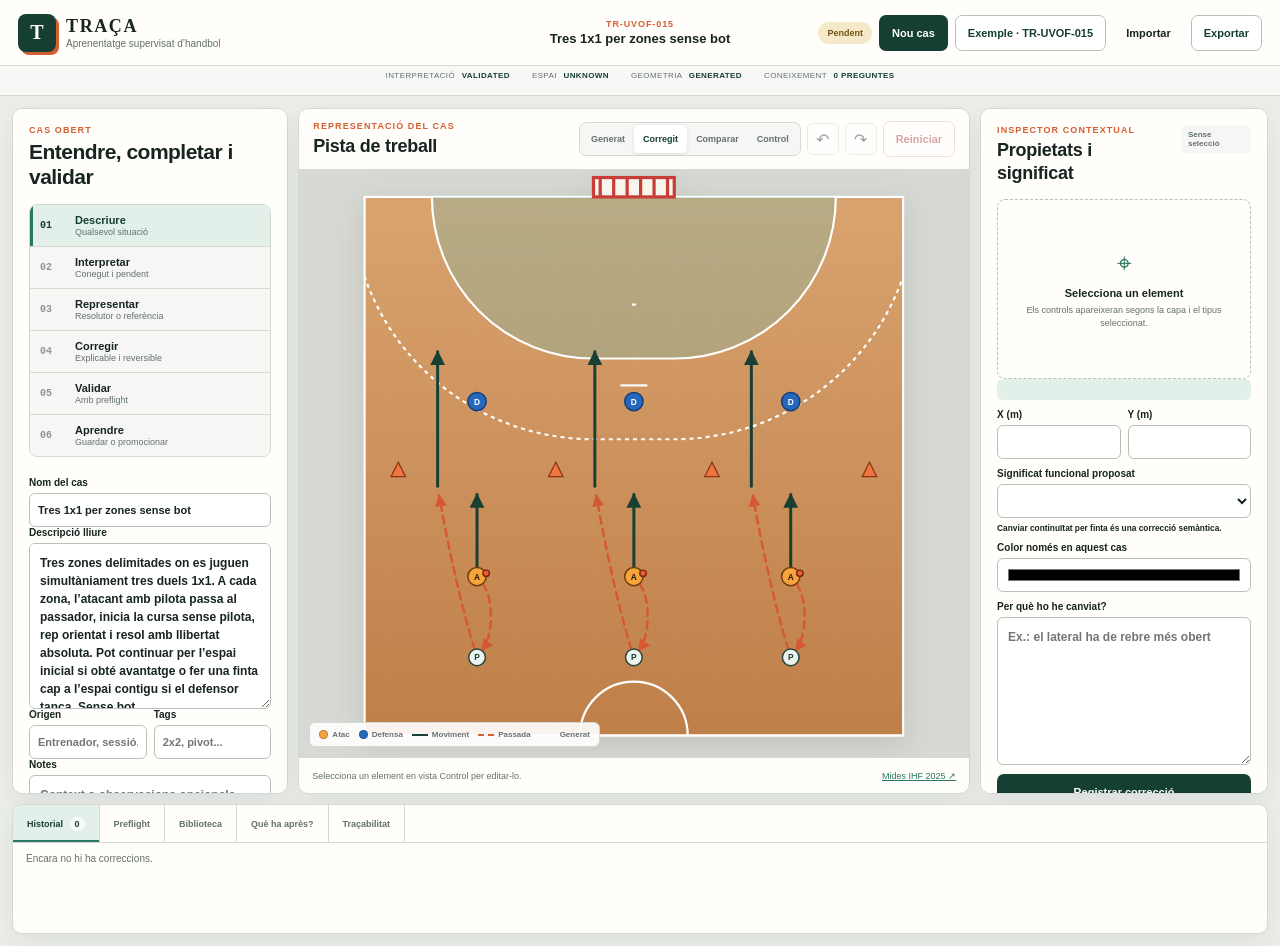
==== interface/index.html @ 9649ca1c "Modela espais relacionals i estats geomètrics" ====
<!doctype html>
<html lang="ca">
  <head>
    <meta charset="utf-8" />
    <meta name="viewport" content="width=device-width, initial-scale=1" />
    <meta name="description" content="TRAÇA, workspace universal d’aprenentatge supervisat d’handbol." />
    <title>TRAÇA · Aprenentatge supervisat d’handbol</title>
    <link rel="stylesheet" href="styles.css" />
    <script src="data/court-profile.js" defer></script>
    <script src="data/uvof015.geometry.js" defer></script>
    <script src="data/uvof015.case.js" defer></script>
    <script src="data/handball-knowledge.js" defer></script>
    <script src="js/utils.js" defer></script>
    <script src="js/visual-grammar.js" defer></script>
    <script src="js/change-explainer.js" defer></script>
    <script src="js/geometry-dependencies.js" defer></script>
    <script src="js/corrections.js" defer></script>
    <script src="js/interpretation-provider.js" defer></script>
    <script src="js/manual-geometry.js" defer></script>
    <script src="js/workspace-preflight.js" defer></script>
    <script src="js/promotion.js" defer></script>
    <script src="js/store.js" defer></script>
    <script src="js/persistence.js" defer></script>
    <script src="js/import-export.js" defer></script>
    <script src="js/renderer.js" defer></script>
    <script src="js/editor.js" defer></script>
    <script src="js/knowledge-library.js" defer></script>
    <script src="js/app.js" defer></script>
  </head>
  <body>
    <header class="topbar">
      <a class="brand" href="#workspace" aria-label="TRAÇA, anar al workspace"><span class="brand-mark" aria-hidden="true">T</span><span><strong>TRAÇA</strong><small>Aprenentatge supervisat d’handbol</small></span></a>
      <div class="case-identity"><span id="case-id">—</span><strong id="case-name">Cas sense títol</strong></div>
      <div class="topbar-actions">
        <span id="workspace-status" class="status-badge is-pending">En construcció</span>
        <button id="new-case" class="button button-primary" type="button">Nou cas</button>
        <button id="load-example" class="button button-secondary" type="button">Exemple · TR-UVOF-015</button>
        <button id="import-trigger" class="button button-quiet" type="button">Importar</button>
        <button id="export-case" class="button button-secondary" type="button">Exportar</button>
        <input id="import-file" type="file" accept="application/json,.json" hidden />
      </div>
    </header>

    <div class="knowledge-statusbar" aria-label="Estat del cas">
      <span>Interpretació <b id="interpretation-status">DESCONEGUDA</b></span>
      <span>Espai <b id="spatial-status">DESCONEGUT</b></span>
      <span>Geometria <b id="geometry-status">NO DISPONIBLE</b></span>
      <span>Coneixement <b id="knowledge-status">0 PREGUNTES</b></span>
    </div>

    <nav class="mobile-tabs" aria-label="Panells"><button type="button" data-mobile-panel="flow">Flux</button><button class="is-active" type="button" data-mobile-panel="court">Pista</button><button type="button" data-mobile-panel="inspector">Inspector</button><button type="button" data-mobile-panel="dock">Historial</button></nav>

    <main id="workspace" class="workspace-shell">
      <aside class="workspace-panel flow-panel" data-panel="flow" aria-labelledby="flow-title">
        <div class="panel-header"><div><p class="kicker">Cas obert</p><h1 id="flow-title">Entendre, completar i validar</h1></div></div>
        <ol class="workflow" aria-label="Flux TRAÇA">
          <li><button class="workflow-step is-active" type="button" data-mode="description"><span>01</span><b>Descriure</b><small>Qualsevol situació</small></button></li>
          <li><button class="workflow-step" type="button" data-mode="interpretation"><span>02</span><b>Interpretar</b><small>Conegut i pendent</small></button></li>
          <li><button class="workflow-step" type="button" data-mode="graph"><span>03</span><b>Representar</b><small>Resolutor o referència</small></button></li>
          <li><button class="workflow-step" type="button" data-mode="correction"><span>04</span><b>Corregir</b><small>Explicable i reversible</small></button></li>
          <li><button class="workflow-step" type="button" data-mode="validation"><span>05</span><b>Validar</b><small>Amb preflight</small></button></li>
          <li><button class="workflow-step" type="button" data-mode="library"><span>06</span><b>Aprendre</b><small>Guardar o promocionar</small></button></li>
        </ol>

        <section class="flow-content" data-mode-content="description">
          <label>Nom del cas<input id="case-name-input" type="text" placeholder="Opcional" /></label>
          <label>Descripció lliure<textarea id="description" rows="8" placeholder="Descriu qualsevol situació d’handbol..."></textarea></label>
          <div class="field-grid"><label>Origen<input id="case-origin" type="text" placeholder="Entrenador, sessió..." /></label><label>Tags<input id="case-tags" type="text" placeholder="2x2, pivot..." /></label></div>
          <label>Notes<textarea id="case-notes" rows="3" placeholder="Context o observacions opcionals"></textarea></label>
          <div id="engine-notice" class="engine-notice" role="status">TRAÇA reconeixerà només conceptes justificables i deixarà la resta pendent.</div>
          <div class="inline-actions"><button id="save-draft" class="button button-secondary" type="button">Guardar en construcció</button><button id="interpret-case" class="button button-primary" type="button">Analitzar fins on sabem</button></div>
        </section>

        <section class="flow-content" data-mode-content="interpretation" hidden>
          <div class="content-heading"><strong>Interpretació del cas</strong><span id="provider-label">—</span></div>
          <div id="interpretation-groups" class="interpretation-groups"></div>
          <div class="inline-actions"><button id="open-semantic-builder" class="button button-primary" type="button">Completar interpretació</button><button id="add-unknown" class="button button-secondary" type="button">Afegir concepte desconegut</button></div>
          <details class="invariants"><summary>Model semàntic construït</summary><div id="semantic-model-list"></div></details>
        </section>

        <section class="flow-content" data-mode-content="graph" hidden>
          <div class="content-heading"><strong>Estat del resolutor</strong><span id="resolver-label">NO RESOLVER AVAILABLE</span></div>
          <div id="resolver-message" class="engine-notice"></div>
          <button id="start-manual-layout" class="button button-primary button-wide" type="button">Crear referència gràfica manual</button>
          <div id="manual-tools" class="manual-tools" hidden>
            <label>Primitiva<select id="manual-primitive-type"><option value="entity">Participant / material</option><option value="path">Trajectòria</option><option value="zone">Zona</option></select></label>
            <label>Tipus<select id="manual-kind"></select></label>
            <label>Etiqueta<input id="manual-label" type="text" placeholder="L, PV, D2..." /></label>
            <button id="add-manual-primitive" class="button button-secondary button-wide" type="button">Afegir a la referència</button>
            <p class="microcopy">Col·locar o arrossegar un element no crea cap regla tàctica.</p>
            <details class="manual-observation"><summary>Registrar què significa aquesta col·locació</summary><label>Observació de l’entrenador<textarea id="manual-observation-text" rows="3" placeholder="Ex.: PV ocupa l’interval 2–3 en aquest cas."></textarea></label><div class="inline-actions"><button id="observation-case-only" class="button button-secondary" type="button">Sí, només aquest cas</button><button id="observation-promote-later" class="button button-secondary" type="button">Proposar després</button><button id="observation-visual-only" class="button button-quiet" type="button">Només disposició visual</button></div></details>
          </div>
          <div id="branch-selectors" class="branch-selectors"></div>
        </section>

        <section class="flow-content" data-mode-content="correction" hidden>
          <div class="content-heading"><strong>Correccions del cas</strong><span id="correction-count">0 canvis</span></div>
          <p>El canvi tècnic s’explica automàticament i el motiu del tècnic es conserva per separat.</p>
          <div id="change-summary" class="change-summary"></div>
          <ul class="compact-list"><li>Moure ≠ regla tàctica.</li><li>Canviar el significat és semàntic.</li><li>Canviar interval o zona és espacial.</li><li>Color, símbol o traç són visuals.</li></ul>
        </section>

        <section class="flow-content" data-mode-content="validation" hidden>
          <div class="content-heading"><strong>Workspace validation preflight</strong><span id="validation-mini-status">Pendent</span></div>
          <button id="run-preflight" class="button button-secondary button-wide" type="button">Comprovar abans de validar</button>
          <div id="preflight-inline" class="preflight-list"></div>
          <button id="validate-case" class="button button-primary button-wide" type="button">Validar aquesta versió</button>
        </section>

        <section class="flow-content" data-mode-content="library" hidden>
          <div class="content-heading"><strong>Què ha après TRAÇA?</strong><span>Cap canvi canònic automàtic</span></div>
          <div id="learned-summary"></div>
          <div class="save-options"><button id="save-case" class="button button-secondary" type="button">Guardar aquest cas</button><button id="open-promotion" class="button button-primary" type="button">Obrir Promotion Builder</button></div>
        </section>
      </aside>

      <section class="workspace-panel court-panel" data-panel="court" aria-labelledby="court-title">
        <div class="court-toolbar"><div><p class="kicker">Representació del cas</p><h2 id="court-title">Pista de treball</h2></div><div class="toolbar-actions">
          <div class="segmented" role="group" aria-label="Versió visible"><button type="button" data-view="generated">Generat</button><button class="is-active" type="button" data-view="corrected">Corregit</button><button type="button" data-view="compare">Comparar</button><button type="button" data-view="control">Control</button></div>
          <button id="undo" class="icon-button" type="button" aria-label="Desfer" disabled>↶</button><button id="redo" class="icon-button" type="button" aria-label="Refer" disabled>↷</button><button id="reset" class="button button-danger" type="button" disabled>Reiniciar</button>
        </div></div>
        <div class="court-stage-wrap"><div id="court-stage" class="court-stage" aria-live="polite"></div><div id="no-geometry" class="no-geometry"><span>◇</span><strong>Encara no hi ha representació</strong><p>Pots completar el coneixement i guardar el cas sense geometria, o crear una referència manual.</p><button id="no-geometry-cta" class="button button-primary" type="button">Afegir referència manual</button></div><div class="court-legend"><span><i class="legend-dot attacker"></i>Atac</span><span><i class="legend-dot defender"></i>Defensa</span><span><i class="legend-line movement"></i>Moviment</span><span><i class="legend-line pass"></i>Passada</span><span><i class="legend-line ghost"></i>Generat</span></div></div>
        <div class="court-footer"><span id="court-help">La pista és una capa opcional del coneixement.</span><a href="https://www.ihf.info/sites/default/files/2025-07/09A%20-%20Rules%20of%20the%20Game_Indoor%20Handball_E.pdf" target="_blank" rel="noreferrer">Mides IHF 2025 ↗</a></div>
      </section>

      <aside class="workspace-panel inspector-panel" data-panel="inspector" aria-labelledby="inspector-title">
        <div class="panel-header"><div><p class="kicker">Inspector contextual</p><h2 id="inspector-title">Propietats i significat</h2></div><span id="selection-type" class="selection-type">Sense selecció</span></div>
        <div id="inspector-empty" class="empty-state"><span aria-hidden="true">⌖</span><strong>Selecciona un element</strong><p>Els controls apareixeran segons la capa i el tipus seleccionat.</p></div>
        <form id="inspector-form" class="inspector-form" hidden>
          <div class="selected-title"><strong id="selected-id"></strong><small id="selected-ref"></small></div>
          <div id="position-fields" class="field-grid" hidden><label>X (m)<input id="position-x" type="number" step="0.05" /></label><label>Y (m)<input id="position-y" type="number" step="0.05" /></label></div>
          <label id="path-kind-field" hidden>Significat funcional proposat<select id="path-kind"></select><small>Canviar continuïtat per finta és una correcció semàntica.</small></label>
          <label id="visual-color-field" hidden>Color només en aquest cas<input id="visual-color" type="color" /></label>
          <label>Per què ho he canviat?<textarea id="correction-reason" rows="3" placeholder="Ex.: el lateral ha de rebre més obert"></textarea></label>
          <button id="apply-inspector" class="button button-primary button-wide" type="submit">Registrar correcció</button>
          <div class="traceability-box"><strong>Referències</strong><ul id="source-ref-list"></ul></div>
        </form>
        <details class="conceptual-correction"><summary>Anotar discrepància conceptual</summary><label>Capa<select id="conceptual-layer"><option value="semantic">Semàntica</option><option value="spatial">Espacial</option><option value="geometry">Geometria</option><option value="visual">Visual</option></select></label><label>Lectura actual<input id="conceptual-before" type="text" /></label><label>Correcció proposada<input id="conceptual-after" type="text" /></label><label>Motiu<input id="conceptual-reason" type="text" /></label><button id="add-conceptual" class="button button-secondary button-wide" type="button">Registrar anotació</button></details>
      </aside>

      <section class="workspace-panel dock-panel" data-panel="dock" aria-labelledby="dock-title">
        <div class="dock-tabs" role="tablist"><button class="is-active" type="button" data-dock="history">Historial <span id="history-count">0</span></button><button type="button" data-dock="validation">Preflight</button><button type="button" data-dock="library">Biblioteca</button><button type="button" data-dock="learned">Què ha après?</button><button type="button" data-dock="traceability">Traçabilitat</button></div>
        <div class="dock-content"><section data-dock-content="history"><div id="history-list" class="history-list"></div></section><section data-dock-content="validation" hidden><div id="validation-summary"></div></section><section data-dock-content="library" hidden><div id="library-summary" class="library-inspector"></div></section><section data-dock-content="learned" hidden><div id="learned-dock"></div></section><section data-dock-content="traceability" hidden><div id="traceability-summary"></div></section></div>
      </section>
    </main>

    <dialog id="new-case-dialog" class="workspace-dialog"><form method="dialog" id="new-case-form"><div class="dialog-header"><div><p class="kicker">Workspace universal</p><h2>Crear un cas nou</h2></div><button type="button" data-close-dialog aria-label="Tancar">×</button></div><label>Nom opcional<input id="new-name" type="text" /></label><label>Descripció lliure<textarea id="new-description" rows="7" required></textarea></label><div class="field-grid"><label>Origen<input id="new-origin" type="text" value="coach" /></label><label>Tags<input id="new-tags" type="text" /></label></div><label>Notes<textarea id="new-notes" rows="3"></textarea></label><div class="dialog-actions"><button type="button" data-close-dialog class="button button-secondary">Cancel·lar</button><button id="create-case" value="default" class="button button-primary">Crear i analitzar</button></div></form></dialog>

    <dialog id="semantic-builder-dialog" class="workspace-dialog wide-dialog"><form method="dialog" id="semantic-builder-form"><div class="dialog-header"><div><p class="kicker">Manual / Assisted Builder</p><h2>Completar coneixement</h2></div><button type="button" data-close-dialog aria-label="Tancar">×</button></div><div class="builder-layout"><div><label>Col·lecció<select id="builder-collection"><option value="participant">Participant</option><option value="material">Material</option><option value="space">Espai</option><option value="action">Acció</option><option value="decision">Decisió</option><option value="phase">Fase</option></select></label><label>Tipus<select id="builder-kind"></select></label><label>Etiqueta<input id="builder-label" type="text" required /></label><label>Detalls<textarea id="builder-details" rows="3"></textarea></label><label>Estat<select id="builder-state"><option value="provisional">Provisional</option><option value="unknown">Unknown</option><option value="unresolved">Unresolved</option></select></label><button id="builder-add" class="button button-primary button-wide" type="button">Afegir al cas</button></div><div><strong>Elements del model</strong><div id="builder-current-list" class="builder-current-list"></div></div></div></form></dialog>

    <dialog id="promotion-dialog" class="workspace-dialog wide-dialog"><form method="dialog" id="promotion-form"><div class="dialog-header"><div><p class="kicker">Promotion Builder</p><h2>Proposar coneixement reutilitzable</h2></div><button type="button" data-close-dialog aria-label="Tancar">×</button></div><div class="builder-layout"><div><label>Tipus<select id="promotion-type"></select></label><label>Abast<select id="promotion-scope"></select></label><label>Referència d’abast<input id="promotion-scope-ref" type="text" placeholder="Ex.: concept = 1x1/finta" /></label><label>Títol<input id="promotion-title" type="text" required /></label><label>Definició<textarea id="promotion-definition" rows="4" required></textarea></label><label>Motiu<textarea id="promotion-reason" rows="2"></textarea></label><label>Exemples<textarea id="promotion-examples" rows="2"></textarea></label></div><div><strong>Correccions que s’han de reutilitzar</strong><p class="microcopy">Només les seleccionades entraran al candidat.</p><div id="promotion-corrections" class="promotion-corrections"></div></div></div><div class="dialog-actions"><button type="button" data-close-dialog class="button button-secondary">Cancel·lar</button><button id="create-promotion" value="default" class="button button-primary">Crear candidat</button></div></form></dialog>

    <dialog id="concept-dialog" class="workspace-dialog"><form method="dialog" id="concept-form"><div class="dialog-header"><h2>Concepte desconegut</h2><button type="button" data-close-dialog aria-label="Tancar">×</button></div><label>Nom<input id="concept-label" type="text" required /></label><label>Definició de l’entrenador<textarea id="concept-definition" rows="4"></textarea></label><label>Motiu / context<textarea id="concept-reason" rows="2"></textarea></label><div class="dialog-actions"><button type="button" data-close-dialog class="button button-secondary">Cancel·lar</button><button id="create-concept" value="default" class="button button-primary">Afegir al cas</button></div></form></dialog>

    <div id="toast" class="toast" role="status" aria-live="polite" hidden></div><div id="announcer" class="sr-only" aria-live="polite"></div>
  </body>
</html>
---- interface/styles.css ----
:root {
  color-scheme: light;
  --ink: #17241f;
  --muted: #64716c;
  --forest: #163f33;
  --green: #287760;
  --green-soft: #e3f0ea;
  --paper: #eceeea;
  --surface: #fffefb;
  --surface-alt: #f6f7f4;
  --line: #d4d9d4;
  --line-strong: #b8c0ba;
  --orange: #d65f31;
  --orange-soft: #f7e4da;
  --blue: #2668bd;
  --danger: #a73d3d;
  --shadow: 0 8px 24px rgba(20, 39, 32, 0.07);
  font-family: Inter, ui-sans-serif, -apple-system, BlinkMacSystemFont, "Segoe UI", sans-serif;
}

* { box-sizing: border-box; }
html, body { min-height: 100%; }
body { margin: 0; min-width: 320px; background: var(--paper); color: var(--ink); }
button, input, select, textarea { font: inherit; }
button { cursor: pointer; }
button:disabled { cursor: not-allowed; opacity: 0.46; }
h1, h2, h3, p { margin-top: 0; }
h1 { margin-bottom: 0; font-size: 21px; line-height: 1.2; letter-spacing: -0.025em; }
h2 { margin-bottom: 0; font-size: 18px; line-height: 1.25; letter-spacing: -0.015em; }
h3 { margin-bottom: 12px; font-size: 13px; }
a { color: var(--green); }

.topbar {
  min-height: 66px;
  padding: 10px 18px;
  display: grid;
  grid-template-columns: minmax(210px, 1fr) auto minmax(300px, 1fr);
  align-items: center;
  gap: 20px;
  background: var(--surface);
  border-bottom: 1px solid var(--line);
}
.brand { display: inline-flex; align-items: center; gap: 10px; color: inherit; text-decoration: none; }
.brand-mark { width: 38px; height: 38px; display: grid; place-items: center; color: white; background: var(--forest); border-radius: 8px; font: 700 20px Georgia, serif; box-shadow: 3px 3px 0 var(--orange); }
.brand strong { display: block; font: 700 18px Georgia, serif; letter-spacing: 0.09em; }
.brand small { display: block; margin-top: 1px; color: var(--muted); font-size: 10px; }
.case-identity { text-align: center; }
.case-identity span { display: block; color: var(--orange); font-size: 9px; font-weight: 850; letter-spacing: 0.1em; }
.case-identity strong { display: block; margin-top: 2px; font-size: 13px; }
.topbar-actions { display: flex; justify-content: flex-end; align-items: center; gap: 7px; }
.knowledge-statusbar { min-height: 30px; padding: 5px 18px; display: flex; justify-content: center; gap: 22px; color: var(--muted); background: #f7f8f5; border-bottom: 1px solid var(--line); font-size: 8px; letter-spacing: .05em; text-transform: uppercase; }
.knowledge-statusbar b { margin-left: 4px; color: var(--forest); }

.button { min-height: 36px; padding: 8px 12px; border: 1px solid transparent; border-radius: 7px; background: white; color: var(--ink); font-size: 11px; font-weight: 780; }
.button:focus-visible, button:focus-visible, input:focus-visible, select:focus-visible, textarea:focus-visible { outline: 3px solid rgba(40, 119, 96, 0.22); outline-offset: 1px; }
.button-primary { color: #fff; background: var(--forest); }
.button-primary:hover:not(:disabled) { background: #0e3026; }
.button-secondary { color: var(--forest); border-color: var(--line-strong); }
.button-secondary:hover:not(:disabled), .button-quiet:hover:not(:disabled) { background: var(--green-soft); }
.button-quiet { background: transparent; border-color: transparent; }
.button-danger { color: var(--danger); background: #fff; border-color: #d8b9b9; }
.button-wide { width: 100%; }
.status-badge { padding: 6px 9px; border-radius: 999px; font-size: 9px; font-weight: 850; white-space: nowrap; }
.status-badge.is-pending { color: #735218; background: #f5e9c9; }
.status-badge.is-changed { color: #854427; background: var(--orange-soft); }
.status-badge.is-validated { color: #155942; background: var(--green-soft); }

.workspace-shell {
  min-height: calc(100vh - 96px);
  padding: 12px;
  display: grid;
  grid-template-columns: minmax(270px, 0.72fr) minmax(560px, 1.75fr) minmax(280px, 0.75fr);
  grid-template-rows: minmax(640px, calc(100vh - 214px)) minmax(128px, auto);
  gap: 10px;
}
.workspace-panel { min-width: 0; background: var(--surface); border: 1px solid var(--line); border-radius: 10px; box-shadow: var(--shadow); }
.flow-panel, .inspector-panel { overflow: auto; padding: 16px; }
.panel-header { display: flex; align-items: start; justify-content: space-between; gap: 12px; margin-bottom: 15px; }
.kicker { margin-bottom: 4px; color: var(--orange); font-size: 9px; font-weight: 850; letter-spacing: 0.12em; text-transform: uppercase; }

.workflow { margin: 0 0 18px; padding: 0; list-style: none; border: 1px solid var(--line); border-radius: 8px; overflow: hidden; }
.workflow li + li { border-top: 1px solid var(--line); }
.workflow-step { width: 100%; padding: 9px 10px; display: grid; grid-template-columns: 27px 1fr; grid-template-rows: auto auto; column-gap: 8px; text-align: left; color: var(--muted); background: var(--surface-alt); border: 0; }
.workflow-step span { grid-row: 1 / 3; align-self: center; color: #8b9691; font: 750 10px monospace; }
.workflow-step b { color: var(--ink); font-size: 11px; }
.workflow-step small { margin-top: 1px; font-size: 9px; }
.workflow-step.is-active { background: var(--green-soft); box-shadow: inset 3px 0 var(--green); }
.workflow-step.is-active span, .workflow-step.is-active b { color: var(--forest); }
.flow-content { padding-top: 2px; }
.flow-content > p { color: var(--muted); font-size: 11px; line-height: 1.55; }
.flow-content label, .inspector-form label, .conceptual-correction label { display: grid; gap: 5px; color: var(--ink); font-size: 10px; font-weight: 750; }
.flow-content label small { color: var(--muted); font-weight: 500; line-height: 1.45; }
textarea, input, select { width: 100%; color: var(--ink); background: #fff; border: 1px solid var(--line-strong); border-radius: 6px; }
textarea { min-height: 148px; padding: 10px; resize: vertical; font-size: 12px; line-height: 1.5; }
input, select { min-height: 34px; padding: 6px 8px; font-size: 11px; }
.engine-notice { margin: 9px 0; padding: 9px 10px; color: #71501b; background: #fbf2db; border-left: 3px solid #c88a23; border-radius: 4px; font-size: 10px; line-height: 1.45; }
.engine-notice.is-error { color: #7f302d; background: #f9e6e4; border-color: var(--danger); }
.engine-notice.is-info { color: #31546f; background: #e6f0f7; border-color: #4c83a9; }
.inline-actions { display: grid; grid-template-columns: 1fr 1fr; gap: 7px; }
.content-heading { display: flex; align-items: center; justify-content: space-between; gap: 8px; margin-bottom: 10px; }
.content-heading strong { font-size: 12px; }
.content-heading span { color: var(--green); font-size: 9px; font-weight: 800; }
.facts { display: grid; margin: 0 0 12px; border: 1px solid var(--line); border-radius: 7px; overflow: hidden; }
.facts div { padding: 8px 9px; background: var(--surface-alt); }
.facts div + div { border-top: 1px solid var(--line); }
.facts dt { color: var(--muted); font-size: 8px; font-weight: 850; letter-spacing: .08em; text-transform: uppercase; }
.facts dd { margin: 3px 0 0; font-size: 10px; font-weight: 700; line-height: 1.35; }
.phase-list { display: grid; gap: 6px; }
.phase-item { padding: 8px; border: 1px solid var(--line); border-radius: 6px; }
.phase-item strong { display: block; font-size: 10px; }
.phase-item p { margin: 3px 0 0; color: var(--muted); font-size: 9px; line-height: 1.4; }
.invariants { margin-top: 10px; font-size: 10px; }
.invariants summary { color: var(--green); cursor: pointer; font-weight: 800; }
.invariants ul, .compact-list { padding-left: 17px; color: var(--muted); font-size: 10px; line-height: 1.55; }
.branch-selectors { display: grid; gap: 8px; }
.branch-selectors label { display: grid; gap: 4px; }
.save-options { display: grid; gap: 7px; }
.interpretation-groups { display: grid; gap: 8px; margin-bottom: 10px; }
.knowledge-group { padding: 9px; border: 1px solid var(--line); border-radius: 7px; }
.knowledge-group header { display: flex; align-items: center; justify-content: space-between; gap: 8px; margin-bottom: 6px; }
.knowledge-group header strong { font-size: 10px; }
.knowledge-group header span { padding: 2px 5px; border-radius: 8px; font-size: 8px; font-weight: 850; }
.knowledge-group.is-known header span { color: #155942; background: var(--green-soft); }
.knowledge-group.is-provisional header span { color: #795116; background: #f8eac9; }
.knowledge-group.is-unknown header span, .knowledge-group.is-unresolved header span { color: #7f302d; background: #f9e6e4; }
.knowledge-chip-list { display: flex; flex-wrap: wrap; gap: 5px; }
.knowledge-chip { padding: 5px 6px; color: var(--ink); background: var(--surface-alt); border: 1px solid var(--line); border-radius: 5px; font-size: 8px; }
.knowledge-chip small { display: block; margin-top: 2px; color: var(--muted); }
.manual-tools { display: grid; gap: 8px; margin-top: 10px; padding: 10px; background: var(--surface-alt); border: 1px solid var(--line); border-radius: 7px; }
.microcopy { margin: 0; color: var(--muted); font-size: 8px; line-height: 1.45; }
.change-summary { display: grid; grid-template-columns: repeat(3, 1fr); gap: 5px; margin-bottom: 10px; }
.change-summary div { padding: 7px; text-align: center; background: var(--surface-alt); border: 1px solid var(--line); border-radius: 5px; }
.change-summary strong { display: block; font-size: 14px; }
.change-summary small { color: var(--muted); font-size: 7px; text-transform: uppercase; }
.preflight-list { display: grid; gap: 6px; margin: 9px 0; }
.diagnostic { padding: 8px; border-left: 3px solid var(--line-strong); background: var(--surface-alt); border-radius: 4px; font-size: 9px; line-height: 1.45; }
.diagnostic strong { display: block; margin-bottom: 2px; font-size: 8px; text-transform: uppercase; }
.diagnostic.is-error { border-color: var(--danger); background: #f9e6e4; }
.diagnostic.is-warning { border-color: #c88a23; background: #fbf2db; }
.diagnostic.is-info { border-color: #4c83a9; background: #e6f0f7; }

.court-panel { display: grid; grid-template-rows: auto minmax(0, 1fr) auto; overflow: hidden; }
.court-toolbar { min-height: 61px; padding: 11px 14px; display: flex; justify-content: space-between; align-items: center; gap: 12px; border-bottom: 1px solid var(--line); }
.toolbar-actions { display: flex; align-items: center; gap: 6px; }
.segmented { padding: 2px; display: flex; background: var(--surface-alt); border: 1px solid var(--line); border-radius: 7px; }
.segmented button { min-height: 28px; padding: 5px 9px; color: var(--muted); background: transparent; border: 0; border-radius: 5px; font-size: 9px; font-weight: 800; }
.segmented button.is-active { color: var(--forest); background: white; box-shadow: 0 1px 4px rgba(20, 39, 32, .11); }
.icon-button { width: 32px; height: 32px; display: grid; place-items: center; color: var(--forest); background: white; border: 1px solid var(--line); border-radius: 6px; font-size: 16px; }
.court-stage-wrap { position: relative; min-height: 0; display: grid; place-items: center; overflow: hidden; background: #d7d9d4; }
.court-stage { width: min(100%, 680px); height: 100%; min-height: 500px; display: grid; place-items: center; touch-action: none; }
.court-stage svg { display: block; width: 100%; height: 100%; max-height: 100%; filter: drop-shadow(0 8px 16px rgba(48, 36, 24, .13)); }
.court-legend { position: absolute; left: 10px; bottom: 10px; padding: 7px 9px; display: flex; flex-wrap: wrap; gap: 9px; color: var(--muted); background: rgba(255,255,255,.9); border: 1px solid var(--line); border-radius: 6px; font-size: 8px; font-weight: 750; }
.court-legend span { display: inline-flex; align-items: center; gap: 4px; }
.legend-dot { width: 9px; height: 9px; border-radius: 50%; border: 1px solid rgba(0,0,0,.25); }
.legend-dot.attacker { background: #f7a53a; }
.legend-dot.defender { background: #2668bd; }
.legend-line { width: 16px; border-top: 2px solid var(--forest); }
.legend-line.pass { border-top-color: var(--orange); border-top-style: dashed; }
.legend-line.ghost { border-top-color: #fff; border-top-style: dashed; }
.no-geometry { z-index: 2; width: min(310px, calc(100% - 34px)); padding: 22px; display: grid; place-items: center; text-align: center; color: var(--muted); background: rgba(255,255,255,.94); border: 1px solid var(--line); border-radius: 9px; box-shadow: var(--shadow); }
.no-geometry[hidden] { display: none; }
.no-geometry span { color: var(--green); font-size: 28px; }
.no-geometry strong { margin-top: 6px; color: var(--ink); font-size: 12px; }
.no-geometry p { margin: 5px 0 12px; font-size: 9px; line-height: 1.5; }
.court-footer { min-height: 36px; padding: 8px 13px; display: flex; justify-content: space-between; align-items: center; gap: 12px; color: var(--muted); border-top: 1px solid var(--line); font-size: 9px; }
.court-footer a { white-space: nowrap; }
.selectable { cursor: pointer; }
.entity-node, .participant-state-node { cursor: grab; }
.entity-node:active, .participant-state-node:active, .path-handle:active { cursor: grabbing; }
.selectable.is-selected { filter: drop-shadow(0 0 .14px #fff) drop-shadow(0 0 .2px #173f33); }
.exercise-path { cursor: pointer; }
.path-handle { cursor: grab; vector-effect: non-scaling-stroke; }
.overlay-zone:hover { stroke-opacity: .8; }
.overlay-space:hover { fill-opacity: 1; }

.selection-type { padding: 5px 7px; color: var(--muted); background: var(--surface-alt); border-radius: 5px; font-size: 8px; font-weight: 800; }
.empty-state { min-height: 180px; padding: 25px 12px; display: grid; place-items: center; align-content: center; text-align: center; color: var(--muted); border: 1px dashed var(--line-strong); border-radius: 8px; }
.empty-state span { margin-bottom: 8px; color: var(--green); font-size: 26px; }
.empty-state strong { color: var(--ink); font-size: 11px; }
.empty-state p { max-width: 220px; margin: 5px 0 0; font-size: 9px; line-height: 1.5; }
.inspector-form, .conceptual-correction { display: grid; gap: 9px; }
.conceptual-correction summary { margin-top: 15px; padding: 9px 0; cursor: pointer; color: var(--green); border-top: 1px solid var(--line); font-size: 10px; font-weight: 800; }
.conceptual-correction[open] { display: grid; gap: 8px; }
.selected-title { display: grid; gap: 3px; padding: 9px; background: var(--green-soft); border-radius: 6px; }
.selected-title strong { font-size: 12px; }
.selected-title small { overflow-wrap: anywhere; color: var(--muted); font: 9px monospace; }
.field-grid { display: grid; grid-template-columns: 1fr 1fr; gap: 7px; }
.traceability-box { padding: 9px; background: var(--surface-alt); border: 1px solid var(--line); border-radius: 6px; }
.traceability-box strong { font-size: 9px; }
.traceability-box ul { margin: 6px 0 0; padding-left: 14px; color: var(--muted); font: 8px/1.5 monospace; overflow-wrap: anywhere; }
.section-rule { height: 1px; margin: 15px 0 4px; background: var(--line); }

.dock-panel { grid-column: 1 / -1; overflow: hidden; display: grid; grid-template-rows: auto minmax(0, 1fr); }
.dock-tabs { min-height: 38px; display: flex; align-items: stretch; border-bottom: 1px solid var(--line); }
.dock-tabs button { padding: 8px 14px; color: var(--muted); background: transparent; border: 0; border-right: 1px solid var(--line); font-size: 9px; font-weight: 800; }
.dock-tabs button.is-active { color: var(--forest); background: var(--green-soft); box-shadow: inset 0 -2px var(--green); }
.dock-tabs span { margin-left: 4px; padding: 2px 5px; background: rgba(255,255,255,.7); border-radius: 8px; }
.dock-content { min-height: 90px; max-height: 210px; overflow: auto; padding: 10px 13px; }
.history-list { display: flex; gap: 8px; overflow-x: auto; }
.history-empty { color: var(--muted); font-size: 10px; }
.history-item { min-width: 235px; padding: 8px 9px; background: var(--surface-alt); border-left: 3px solid var(--green); border-radius: 4px; }
.history-item header { display: flex; justify-content: space-between; gap: 8px; font-size: 8px; }
.history-item strong { font-size: 9px; }
.history-item p { margin: 4px 0 0; color: var(--muted); font-size: 8px; line-height: 1.4; }
.history-item details { margin-top: 6px; padding-top: 5px; border-top: 1px solid var(--line); color: var(--green); font-size: 8px; }
.history-item .derived-effect small { display: block; overflow-wrap: anywhere; color: var(--muted); }
.validation-grid, .trace-grid { display: grid; grid-template-columns: repeat(4, minmax(120px, 1fr)); gap: 8px; }
.summary-cell, .library-card { padding: 9px; background: var(--surface-alt); border: 1px solid var(--line); border-radius: 6px; }
.summary-cell small, .library-card small { display: block; color: var(--muted); font-size: 8px; }
.summary-cell strong, .library-card strong { display: block; margin-top: 3px; font-size: 11px; }
.library-grid { display: grid; grid-template-columns: repeat(7, minmax(110px, 1fr)); gap: 7px; }
.library-inspector { display: grid; grid-template-columns: repeat(auto-fit, minmax(170px, 1fr)); gap: 7px; }
.library-section { padding: 8px; background: var(--surface-alt); border: 1px solid var(--line); border-radius: 6px; }
.library-section summary { cursor: pointer; font-size: 9px; font-weight: 800; }
.library-section article { margin-top: 6px; padding: 6px; background: #fff; border: 1px solid var(--line); border-radius: 4px; }
.library-section article strong { font-size: 9px; }
.library-section article p { margin: 3px 0 0; color: var(--muted); font-size: 8px; line-height: 1.4; }

.workspace-dialog { width: min(560px, calc(100% - 28px)); max-height: calc(100vh - 40px); padding: 0; color: var(--ink); background: var(--surface); border: 1px solid var(--line); border-radius: 10px; box-shadow: 0 22px 70px rgba(20,39,32,.22); }
.workspace-dialog::backdrop { background: rgba(18, 28, 24, .48); backdrop-filter: blur(2px); }
.workspace-dialog form { padding: 18px; display: grid; gap: 10px; }
.workspace-dialog label { display: grid; gap: 5px; font-size: 10px; font-weight: 750; }
.wide-dialog { width: min(840px, calc(100% - 28px)); }
.dialog-header { display: flex; justify-content: space-between; align-items: start; gap: 16px; padding-bottom: 10px; border-bottom: 1px solid var(--line); }
.dialog-header button { width: 30px; height: 30px; color: var(--muted); background: transparent; border: 0; font-size: 21px; }
.dialog-actions { display: flex; justify-content: flex-end; gap: 7px; padding-top: 8px; }
.builder-layout { display: grid; grid-template-columns: minmax(240px, .8fr) minmax(280px, 1.2fr); gap: 18px; }
.builder-layout > div { min-width: 0; display: grid; align-content: start; gap: 9px; }
.builder-current-list, .promotion-corrections { max-height: 390px; overflow: auto; display: grid; gap: 5px; }
.builder-item, .promotion-item { padding: 7px; background: var(--surface-alt); border: 1px solid var(--line); border-radius: 5px; font-size: 9px; }
.builder-item header { display: flex; justify-content: space-between; gap: 8px; }
.promotion-item label { display: grid; grid-template-columns: auto 1fr; align-items: start; gap: 7px; }
.promotion-item input { width: auto; min-height: auto; margin-top: 2px; }

.toast { position: fixed; right: 18px; bottom: 18px; z-index: 20; max-width: 330px; padding: 11px 13px; color: #fff; background: var(--forest); border-radius: 7px; box-shadow: var(--shadow); font-size: 10px; font-weight: 700; }
.mobile-tabs { display: none; }
.sr-only { position: absolute; width: 1px; height: 1px; padding: 0; margin: -1px; overflow: hidden; clip: rect(0, 0, 0, 0); white-space: nowrap; border: 0; }

@media (max-width: 1180px) {
  .workspace-shell { grid-template-columns: 260px minmax(500px, 1fr); }
  .inspector-panel { grid-column: 1 / -1; display: grid; grid-template-columns: 280px 1fr; gap: 20px; }
  .inspector-panel .panel-header { grid-column: 1 / -1; }
  .conceptual-correction .section-rule { display: none; }
}

@media (max-width: 820px) {
  .topbar { grid-template-columns: 1fr auto; }
  .case-identity { display: none; }
  .topbar-actions .status-badge, .topbar-actions .button-quiet { display: none; }
  .mobile-tabs { position: sticky; top: 0; z-index: 10; display: grid; grid-template-columns: repeat(4, 1fr); background: var(--surface); border-bottom: 1px solid var(--line); }
  .mobile-tabs button { min-height: 39px; color: var(--muted); background: transparent; border: 0; border-right: 1px solid var(--line); font-size: 9px; font-weight: 800; }
  .mobile-tabs button.is-active { color: var(--forest); background: var(--green-soft); box-shadow: inset 0 -2px var(--green); }
  .knowledge-statusbar { overflow-x: auto; justify-content: flex-start; gap: 14px; white-space: nowrap; }
  .workspace-shell { min-height: calc(100vh - 135px); display: block; padding: 8px; }
  .workspace-panel { display: none; min-height: calc(100vh - 121px); }
  .workspace-panel.is-mobile-active { display: block; }
  .court-panel.is-mobile-active { display: grid; }
  .dock-panel.is-mobile-active { display: grid; }
  .inspector-panel.is-mobile-active { display: block; }
  .court-stage { min-height: 520px; }
  .court-toolbar { align-items: flex-start; flex-direction: column; }
  .toolbar-actions { width: 100%; flex-wrap: wrap; }
  .court-footer { align-items: flex-start; flex-direction: column; }
  .library-grid { grid-template-columns: repeat(2, 1fr); }
  .builder-layout { grid-template-columns: 1fr; }
}

@media (max-width: 520px) {
  .topbar { min-height: 58px; padding: 8px 10px; }
  .brand small { display: none; }
  .topbar-actions .button-secondary { padding: 6px 8px; font-size: 9px; }
  .flow-panel, .inspector-panel { padding: 13px; }
  .court-stage { min-height: 430px; }
  .court-legend { display: none; }
  .validation-grid, .trace-grid { grid-template-columns: repeat(2, 1fr); }
  .dock-tabs button { flex: 1; padding: 8px 5px; }
}
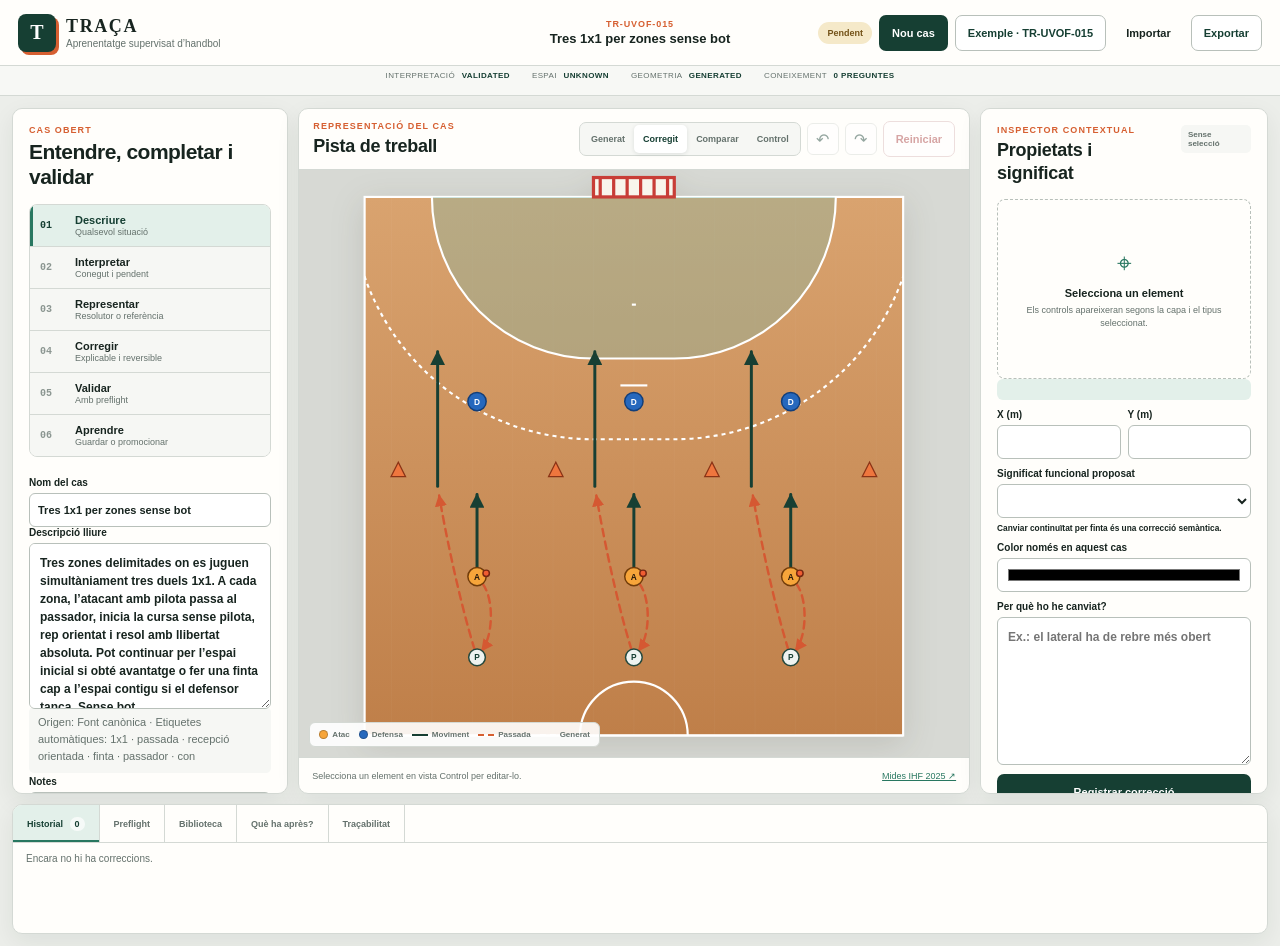
==== commit 9a846de6: "Automatitza origen i etiquetes dels casos" ====
--- a/interface/index.html
+++ b/interface/index.html
@@ -65,7 +65,7 @@
         <section class="flow-content" data-mode-content="description">
           <label>Nom del cas<input id="case-name-input" type="text" placeholder="Opcional" /></label>
           <label>Descripció lliure<textarea id="description" rows="8" placeholder="Descriu qualsevol situació d’handbol..."></textarea></label>
-          <div class="field-grid"><label>Origen<input id="case-origin" type="text" placeholder="Entrenador, sessió..." /></label><label>Tags<input id="case-tags" type="text" placeholder="2x2, pivot..." /></label></div>
+          <p id="case-metadata" class="auto-metadata">Origen i etiquetes s’assignaran automàticament.</p>
           <label>Notes<textarea id="case-notes" rows="3" placeholder="Context o observacions opcionals"></textarea></label>
           <div id="engine-notice" class="engine-notice" role="status">TRAÇA reconeixerà només conceptes justificables i deixarà la resta pendent.</div>
           <div class="inline-actions"><button id="save-draft" class="button button-secondary" type="button">Guardar en construcció</button><button id="interpret-case" class="button button-primary" type="button">Analitzar fins on sabem</button></div>
@@ -144,7 +144,7 @@
       </section>
     </main>
 
-    <dialog id="new-case-dialog" class="workspace-dialog"><form method="dialog" id="new-case-form"><div class="dialog-header"><div><p class="kicker">Workspace universal</p><h2>Crear un cas nou</h2></div><button type="button" data-close-dialog aria-label="Tancar">×</button></div><label>Nom opcional<input id="new-name" type="text" /></label><label>Descripció lliure<textarea id="new-description" rows="7" required></textarea></label><div class="field-grid"><label>Origen<input id="new-origin" type="text" value="coach" /></label><label>Tags<input id="new-tags" type="text" /></label></div><label>Notes<textarea id="new-notes" rows="3"></textarea></label><div class="dialog-actions"><button type="button" data-close-dialog class="button button-secondary">Cancel·lar</button><button id="create-case" value="default" class="button button-primary">Crear i analitzar</button></div></form></dialog>
+    <dialog id="new-case-dialog" class="workspace-dialog"><form method="dialog" id="new-case-form"><div class="dialog-header"><div><p class="kicker">Workspace universal</p><h2>Crear un cas nou</h2></div><button type="button" data-close-dialog aria-label="Tancar">×</button></div><label>Nom opcional<input id="new-name" type="text" /></label><label>Descripció lliure<textarea id="new-description" rows="7" required></textarea></label><p class="microcopy">TRAÇA registrarà l’origen com a entrada de l’entrenador i proposarà les etiquetes després d’analitzar la descripció.</p><label>Notes<textarea id="new-notes" rows="3"></textarea></label><div class="dialog-actions"><button type="button" data-close-dialog class="button button-secondary">Cancel·lar</button><button id="create-case" value="default" class="button button-primary">Crear i analitzar</button></div></form></dialog>
 
     <dialog id="semantic-builder-dialog" class="workspace-dialog wide-dialog"><form method="dialog" id="semantic-builder-form"><div class="dialog-header"><div><p class="kicker">Manual / Assisted Builder</p><h2>Completar coneixement</h2></div><button type="button" data-close-dialog aria-label="Tancar">×</button></div><div class="builder-layout"><div><label>Col·lecció<select id="builder-collection"><option value="participant">Participant</option><option value="material">Material</option><option value="space">Espai</option><option value="action">Acció</option><option value="decision">Decisió</option><option value="phase">Fase</option></select></label><label>Tipus<select id="builder-kind"></select></label><label>Etiqueta<input id="builder-label" type="text" required /></label><label>Detalls<textarea id="builder-details" rows="3"></textarea></label><label>Estat<select id="builder-state"><option value="provisional">Provisional</option><option value="unknown">Unknown</option><option value="unresolved">Unresolved</option></select></label><button id="builder-add" class="button button-primary button-wide" type="button">Afegir al cas</button></div><div><strong>Elements del model</strong><div id="builder-current-list" class="builder-current-list"></div></div></div></form></dialog>
 
--- a/interface/styles.css
+++ b/interface/styles.css
@@ -96,6 +96,7 @@
 .engine-notice { margin: 9px 0; padding: 9px 10px; color: #71501b; background: #fbf2db; border-left: 3px solid #c88a23; border-radius: 4px; font-size: 10px; line-height: 1.45; }
 .engine-notice.is-error { color: #7f302d; background: #f9e6e4; border-color: var(--danger); }
 .engine-notice.is-info { color: #31546f; background: #e6f0f7; border-color: #4c83a9; }
+.auto-metadata { margin: -2px 0 3px; padding: 7px 9px; color: var(--muted); background: var(--surface-alt); border-radius: 5px; font-size: 8px; line-height: 1.45; }
 .inline-actions { display: grid; grid-template-columns: 1fr 1fr; gap: 7px; }
 .content-heading { display: flex; align-items: center; justify-content: space-between; gap: 8px; margin-bottom: 10px; }
 .content-heading strong { font-size: 12px; }
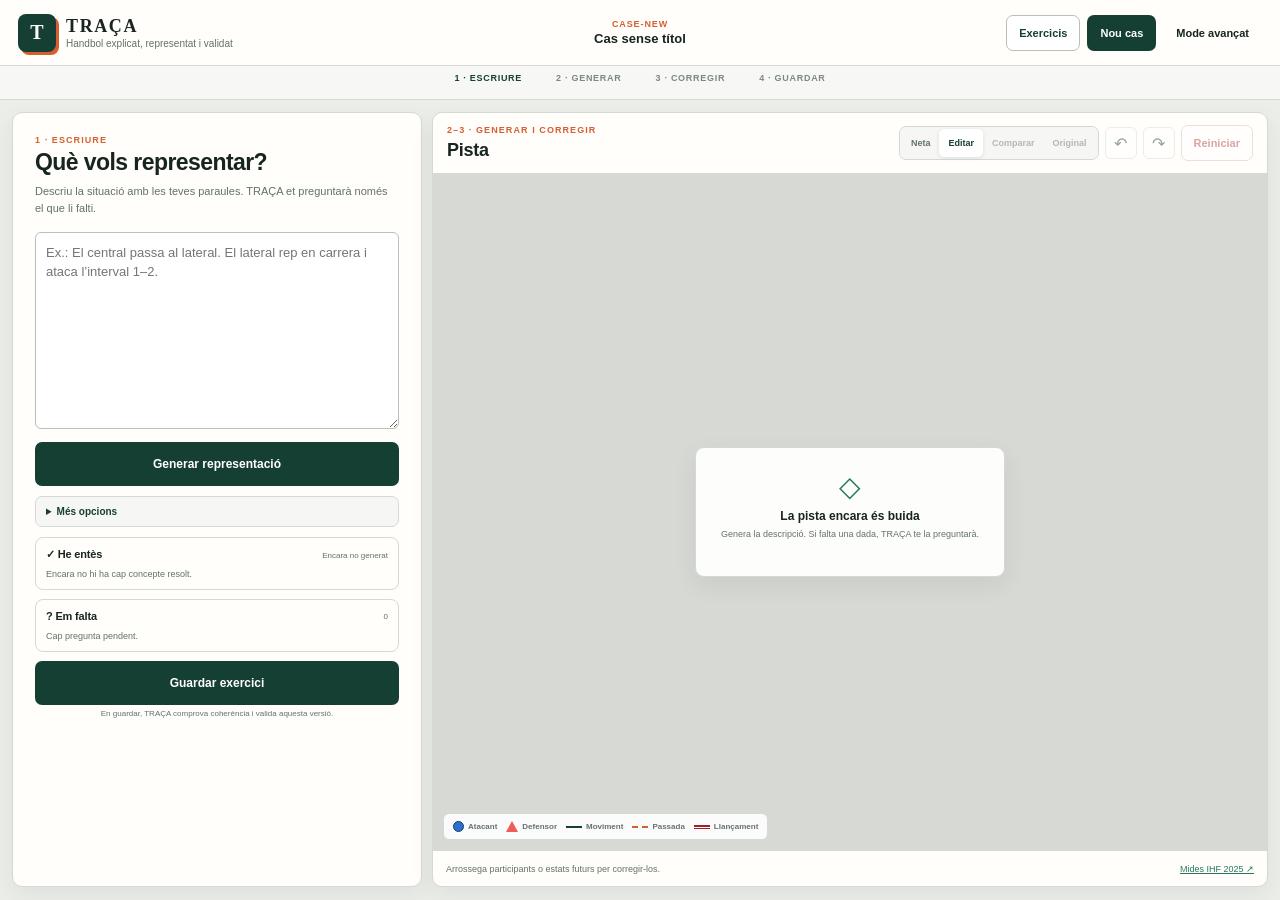
==== commit b10fa354: "Simplifica el flux i activa l'aprenentatge entre casos" ====
--- a/interface/index.html
+++ b/interface/index.html
@@ -3,19 +3,22 @@
   <head>
     <meta charset="utf-8" />
     <meta name="viewport" content="width=device-width, initial-scale=1" />
-    <meta name="description" content="TRAÇA, workspace universal d’aprenentatge supervisat d’handbol." />
-    <title>TRAÇA · Aprenentatge supervisat d’handbol</title>
+    <meta name="description" content="TRAÇA converteix una descripció d’handbol en una representació corregible i validable." />
+    <title>TRAÇA · Escriu, genera, corregeix i guarda</title>
     <link rel="stylesheet" href="styles.css" />
     <script src="data/court-profile.js" defer></script>
     <script src="data/uvof015.geometry.js" defer></script>
     <script src="data/uvof015.case.js" defer></script>
     <script src="data/handball-knowledge.js" defer></script>
+    <script src="data/visual-functional-dictionary.js" defer></script>
     <script src="js/utils.js" defer></script>
     <script src="js/visual-grammar.js" defer></script>
     <script src="js/change-explainer.js" defer></script>
     <script src="js/geometry-dependencies.js" defer></script>
     <script src="js/corrections.js" defer></script>
     <script src="js/interpretation-provider.js" defer></script>
+    <script src="js/knowledge-resolver.js" defer></script>
+    <script src="js/representation-composer.js" defer></script>
     <script src="js/manual-geometry.js" defer></script>
     <script src="js/workspace-preflight.js" defer></script>
     <script src="js/promotion.js" defer></script>
@@ -28,130 +31,67 @@
     <script src="js/app.js" defer></script>
   </head>
   <body>
-    <header class="topbar">
-      <a class="brand" href="#workspace" aria-label="TRAÇA, anar al workspace"><span class="brand-mark" aria-hidden="true">T</span><span><strong>TRAÇA</strong><small>Aprenentatge supervisat d’handbol</small></span></a>
-      <div class="case-identity"><span id="case-id">—</span><strong id="case-name">Cas sense títol</strong></div>
+    <header class="topbar simple-topbar">
+      <a class="brand" href="#workspace" aria-label="TRAÇA, anar al cas actual"><span class="brand-mark">T</span><span><strong>TRAÇA</strong><small>Handbol explicat, representat i validat</small></span></a>
+      <div class="case-identity"><span id="case-id">NOU CAS</span><strong id="case-name">Cas sense títol</strong></div>
       <div class="topbar-actions">
-        <span id="workspace-status" class="status-badge is-pending">En construcció</span>
+        <button id="exercises" class="button button-secondary" type="button">Exercicis</button>
         <button id="new-case" class="button button-primary" type="button">Nou cas</button>
-        <button id="load-example" class="button button-secondary" type="button">Exemple · TR-UVOF-015</button>
-        <button id="import-trigger" class="button button-quiet" type="button">Importar</button>
-        <button id="export-case" class="button button-secondary" type="button">Exportar</button>
-        <input id="import-file" type="file" accept="application/json,.json" hidden />
+        <button id="toggle-advanced" class="button button-quiet" type="button" aria-expanded="false">Mode avançat</button>
       </div>
     </header>
 
-    <div class="knowledge-statusbar" aria-label="Estat del cas">
-      <span>Interpretació <b id="interpretation-status">DESCONEGUDA</b></span>
-      <span>Espai <b id="spatial-status">DESCONEGUT</b></span>
-      <span>Geometria <b id="geometry-status">NO DISPONIBLE</b></span>
-      <span>Coneixement <b id="knowledge-status">0 PREGUNTES</b></span>
+    <div class="progress-strip" aria-label="Flux de treball">
+      <span class="is-current">1 · ESCRIURE</span><span>2 · GENERAR</span><span>3 · CORREGIR</span><span>4 · GUARDAR</span>
     </div>
 
-    <nav class="mobile-tabs" aria-label="Panells"><button type="button" data-mobile-panel="flow">Flux</button><button class="is-active" type="button" data-mobile-panel="court">Pista</button><button type="button" data-mobile-panel="inspector">Inspector</button><button type="button" data-mobile-panel="dock">Historial</button></nav>
+    <nav class="mobile-tabs" aria-label="Panells"><button type="button" data-mobile-panel="flow">Text</button><button class="is-active" type="button" data-mobile-panel="court">Pista</button><button type="button" data-mobile-panel="inspector">Avançat</button><button type="button" data-mobile-panel="dock">Dades</button></nav>
 
-    <main id="workspace" class="workspace-shell">
-      <aside class="workspace-panel flow-panel" data-panel="flow" aria-labelledby="flow-title">
-        <div class="panel-header"><div><p class="kicker">Cas obert</p><h1 id="flow-title">Entendre, completar i validar</h1></div></div>
-        <ol class="workflow" aria-label="Flux TRAÇA">
-          <li><button class="workflow-step is-active" type="button" data-mode="description"><span>01</span><b>Descriure</b><small>Qualsevol situació</small></button></li>
-          <li><button class="workflow-step" type="button" data-mode="interpretation"><span>02</span><b>Interpretar</b><small>Conegut i pendent</small></button></li>
-          <li><button class="workflow-step" type="button" data-mode="graph"><span>03</span><b>Representar</b><small>Resolutor o referència</small></button></li>
-          <li><button class="workflow-step" type="button" data-mode="correction"><span>04</span><b>Corregir</b><small>Explicable i reversible</small></button></li>
-          <li><button class="workflow-step" type="button" data-mode="validation"><span>05</span><b>Validar</b><small>Amb preflight</small></button></li>
-          <li><button class="workflow-step" type="button" data-mode="library"><span>06</span><b>Aprendre</b><small>Guardar o promocionar</small></button></li>
-        </ol>
+    <main id="workspace" class="workspace-shell simple-workspace">
+      <aside class="workspace-panel flow-panel is-mobile-active" data-panel="flow">
+        <p class="kicker">1 · ESCRIURE</p>
+        <h1>Què vols representar?</h1>
+        <p class="lead">Descriu la situació amb les teves paraules. TRAÇA et preguntarà només el que li falti.</p>
+        <label class="main-description"><span class="sr-only">Descripció de l’exercici</span><textarea id="description" rows="9" placeholder="Ex.: El central passa al lateral. El lateral rep en carrera i ataca l’interval 1–2."></textarea></label>
+        <button id="generate-case" class="button button-primary button-wide button-large" type="button">Generar representació</button>
+        <p id="derivation-alert" class="engine-notice is-error" hidden>Has canviat el text. Torna a generar per actualitzar la interpretació i el gràfic.</p>
 
-        <section class="flow-content" data-mode-content="description">
-          <label>Nom del cas<input id="case-name-input" type="text" placeholder="Opcional" /></label>
-          <label>Descripció lliure<textarea id="description" rows="8" placeholder="Descriu qualsevol situació d’handbol..."></textarea></label>
-          <p id="case-metadata" class="auto-metadata">Origen i etiquetes s’assignaran automàticament.</p>
-          <label>Notes<textarea id="case-notes" rows="3" placeholder="Context o observacions opcionals"></textarea></label>
-          <div id="engine-notice" class="engine-notice" role="status">TRAÇA reconeixerà només conceptes justificables i deixarà la resta pendent.</div>
-          <div class="inline-actions"><button id="save-draft" class="button button-secondary" type="button">Guardar en construcció</button><button id="interpret-case" class="button button-primary" type="button">Analitzar fins on sabem</button></div>
-        </section>
+        <details class="more-options"><summary>Més opcions</summary><label>Nom del cas<input id="case-name-input" type="text" placeholder="Opcional" /></label><label>Notes<textarea id="case-notes" rows="3" placeholder="Context opcional"></textarea></label><p id="case-metadata" class="auto-metadata">Origen i etiquetes s’omplen automàticament.</p></details>
 
-        <section class="flow-content" data-mode-content="interpretation" hidden>
-          <div class="content-heading"><strong>Interpretació del cas</strong><span id="provider-label">—</span></div>
-          <div id="interpretation-groups" class="interpretation-groups"></div>
-          <div class="inline-actions"><button id="open-semantic-builder" class="button button-primary" type="button">Completar interpretació</button><button id="add-unknown" class="button button-secondary" type="button">Afegir concepte desconegut</button></div>
-          <details class="invariants"><summary>Model semàntic construït</summary><div id="semantic-model-list"></div></details>
-        </section>
+        <section class="result-card" aria-labelledby="understood-title"><header><h2 id="understood-title">✓ He entès</h2><span id="provider-label">Encara no generat</span></header><div id="understood-list"><p class="empty-copy">Escriu una situació i genera-la.</p></div></section>
+        <section class="result-card needs-card" aria-labelledby="needs-title"><header><h2 id="needs-title">? Em falta</h2><span id="question-count">0</span></header><div id="clarification-questions"><p class="empty-copy">Cap pregunta pendent.</p></div><div id="resolver-suggestions"></div></section>
 
-        <section class="flow-content" data-mode-content="graph" hidden>
-          <div class="content-heading"><strong>Estat del resolutor</strong><span id="resolver-label">NO RESOLVER AVAILABLE</span></div>
-          <div id="resolver-message" class="engine-notice"></div>
-          <button id="start-manual-layout" class="button button-primary button-wide" type="button">Crear referència gràfica manual</button>
-          <div id="manual-tools" class="manual-tools" hidden>
-            <label>Primitiva<select id="manual-primitive-type"><option value="entity">Participant / material</option><option value="path">Trajectòria</option><option value="zone">Zona</option></select></label>
-            <label>Tipus<select id="manual-kind"></select></label>
-            <label>Etiqueta<input id="manual-label" type="text" placeholder="L, PV, D2..." /></label>
-            <button id="add-manual-primitive" class="button button-secondary button-wide" type="button">Afegir a la referència</button>
-            <p class="microcopy">Col·locar o arrossegar un element no crea cap regla tàctica.</p>
-            <details class="manual-observation"><summary>Registrar què significa aquesta col·locació</summary><label>Observació de l’entrenador<textarea id="manual-observation-text" rows="3" placeholder="Ex.: PV ocupa l’interval 2–3 en aquest cas."></textarea></label><div class="inline-actions"><button id="observation-case-only" class="button button-secondary" type="button">Sí, només aquest cas</button><button id="observation-promote-later" class="button button-secondary" type="button">Proposar després</button><button id="observation-visual-only" class="button button-quiet" type="button">Només disposició visual</button></div></details>
-          </div>
-          <div id="branch-selectors" class="branch-selectors"></div>
-        </section>
+        <div id="reuse-prompt" class="reuse-prompt" hidden><strong>Aquest canvi és només per a aquest cas?</strong><p>Cap correcció es converteix en regla automàticament.</p><div class="inline-actions"><button id="reuse-case-only" class="button button-secondary" type="button">Només aquest cas</button><button id="reuse-rule" class="button button-secondary" type="button">Criteri reutilitzable</button></div></div>
 
-        <section class="flow-content" data-mode-content="correction" hidden>
-          <div class="content-heading"><strong>Correccions del cas</strong><span id="correction-count">0 canvis</span></div>
-          <p>El canvi tècnic s’explica automàticament i el motiu del tècnic es conserva per separat.</p>
-          <div id="change-summary" class="change-summary"></div>
-          <ul class="compact-list"><li>Moure ≠ regla tàctica.</li><li>Canviar el significat és semàntic.</li><li>Canviar interval o zona és espacial.</li><li>Color, símbol o traç són visuals.</li></ul>
-        </section>
-
-        <section class="flow-content" data-mode-content="validation" hidden>
-          <div class="content-heading"><strong>Workspace validation preflight</strong><span id="validation-mini-status">Pendent</span></div>
-          <button id="run-preflight" class="button button-secondary button-wide" type="button">Comprovar abans de validar</button>
-          <div id="preflight-inline" class="preflight-list"></div>
-          <button id="validate-case" class="button button-primary button-wide" type="button">Validar aquesta versió</button>
-        </section>
-
-        <section class="flow-content" data-mode-content="library" hidden>
-          <div class="content-heading"><strong>Què ha après TRAÇA?</strong><span>Cap canvi canònic automàtic</span></div>
-          <div id="learned-summary"></div>
-          <div class="save-options"><button id="save-case" class="button button-secondary" type="button">Guardar aquest cas</button><button id="open-promotion" class="button button-primary" type="button">Obrir Promotion Builder</button></div>
-        </section>
+        <button id="save-exercise" class="button button-primary button-wide button-large" type="button">Guardar exercici</button>
+        <p id="save-message" class="save-message" role="status">En guardar, TRAÇA comprova coherència i valida aquesta versió.</p>
       </aside>
 
-      <section class="workspace-panel court-panel" data-panel="court" aria-labelledby="court-title">
-        <div class="court-toolbar"><div><p class="kicker">Representació del cas</p><h2 id="court-title">Pista de treball</h2></div><div class="toolbar-actions">
-          <div class="segmented" role="group" aria-label="Versió visible"><button type="button" data-view="generated">Generat</button><button class="is-active" type="button" data-view="corrected">Corregit</button><button type="button" data-view="compare">Comparar</button><button type="button" data-view="control">Control</button></div>
-          <button id="undo" class="icon-button" type="button" aria-label="Desfer" disabled>↶</button><button id="redo" class="icon-button" type="button" aria-label="Refer" disabled>↷</button><button id="reset" class="button button-danger" type="button" disabled>Reiniciar</button>
-        </div></div>
-        <div class="court-stage-wrap"><div id="court-stage" class="court-stage" aria-live="polite"></div><div id="no-geometry" class="no-geometry"><span>◇</span><strong>Encara no hi ha representació</strong><p>Pots completar el coneixement i guardar el cas sense geometria, o crear una referència manual.</p><button id="no-geometry-cta" class="button button-primary" type="button">Afegir referència manual</button></div><div class="court-legend"><span><i class="legend-dot attacker"></i>Atac</span><span><i class="legend-dot defender"></i>Defensa</span><span><i class="legend-line movement"></i>Moviment</span><span><i class="legend-line pass"></i>Passada</span><span><i class="legend-line ghost"></i>Generat</span></div></div>
-        <div class="court-footer"><span id="court-help">La pista és una capa opcional del coneixement.</span><a href="https://www.ihf.info/sites/default/files/2025-07/09A%20-%20Rules%20of%20the%20Game_Indoor%20Handball_E.pdf" target="_blank" rel="noreferrer">Mides IHF 2025 ↗</a></div>
+      <section class="workspace-panel court-panel is-mobile-active" data-panel="court" aria-labelledby="court-title">
+        <div class="court-toolbar"><div><p class="kicker">2–3 · GENERAR I CORREGIR</p><h2 id="court-title">Pista</h2></div><div class="toolbar-actions"><div class="segmented" role="group" aria-label="Vista"><button class="is-active" type="button" data-view="corrected">Neta</button><button type="button" data-view="control">Editar</button><button type="button" data-view="compare">Comparar</button><button type="button" data-view="generated">Original</button></div><button id="undo" class="icon-button" type="button" aria-label="Desfer" disabled>↶</button><button id="redo" class="icon-button" type="button" aria-label="Refer" disabled>↷</button><button id="reset" class="button button-danger" type="button" disabled>Reiniciar</button></div></div>
+        <div class="court-stage-wrap"><div id="court-stage" class="court-stage" aria-live="polite"></div><div id="no-geometry" class="no-geometry"><span>◇</span><strong>La pista encara és buida</strong><p>Genera la descripció. Si falta una dada, TRAÇA te la preguntarà.</p></div><div class="court-legend"><span><i class="legend-attacker"></i>Atacant</span><span><i class="legend-defender"></i>Defensor</span><span><i class="legend-line movement"></i>Moviment</span><span><i class="legend-line pass"></i>Passada</span><span><i class="legend-line shot"></i>Llançament</span></div></div>
+        <div class="court-footer"><span id="court-help">Arrossega participants o estats futurs per corregir-los.</span><a href="https://www.ihf.info/sites/default/files/2025-07/09A%20-%20Rules%20of%20the%20Game_Indoor%20Handball_E.pdf" target="_blank" rel="noreferrer">Mides IHF 2025 ↗</a></div>
       </section>
 
-      <aside class="workspace-panel inspector-panel" data-panel="inspector" aria-labelledby="inspector-title">
-        <div class="panel-header"><div><p class="kicker">Inspector contextual</p><h2 id="inspector-title">Propietats i significat</h2></div><span id="selection-type" class="selection-type">Sense selecció</span></div>
-        <div id="inspector-empty" class="empty-state"><span aria-hidden="true">⌖</span><strong>Selecciona un element</strong><p>Els controls apareixeran segons la capa i el tipus seleccionat.</p></div>
-        <form id="inspector-form" class="inspector-form" hidden>
-          <div class="selected-title"><strong id="selected-id"></strong><small id="selected-ref"></small></div>
-          <div id="position-fields" class="field-grid" hidden><label>X (m)<input id="position-x" type="number" step="0.05" /></label><label>Y (m)<input id="position-y" type="number" step="0.05" /></label></div>
-          <label id="path-kind-field" hidden>Significat funcional proposat<select id="path-kind"></select><small>Canviar continuïtat per finta és una correcció semàntica.</small></label>
-          <label id="visual-color-field" hidden>Color només en aquest cas<input id="visual-color" type="color" /></label>
-          <label>Per què ho he canviat?<textarea id="correction-reason" rows="3" placeholder="Ex.: el lateral ha de rebre més obert"></textarea></label>
-          <button id="apply-inspector" class="button button-primary button-wide" type="submit">Registrar correcció</button>
-          <div class="traceability-box"><strong>Referències</strong><ul id="source-ref-list"></ul></div>
-        </form>
-        <details class="conceptual-correction"><summary>Anotar discrepància conceptual</summary><label>Capa<select id="conceptual-layer"><option value="semantic">Semàntica</option><option value="spatial">Espacial</option><option value="geometry">Geometria</option><option value="visual">Visual</option></select></label><label>Lectura actual<input id="conceptual-before" type="text" /></label><label>Correcció proposada<input id="conceptual-after" type="text" /></label><label>Motiu<input id="conceptual-reason" type="text" /></label><button id="add-conceptual" class="button button-secondary button-wide" type="button">Registrar anotació</button></details>
+      <aside class="workspace-panel inspector-panel advanced-zone" data-panel="inspector" aria-labelledby="inspector-title" hidden>
+        <div class="panel-header"><div><p class="kicker">Eines internes</p><h2 id="inspector-title">Inspector</h2></div><span id="selection-type" class="selection-type">Sense selecció</span></div>
+        <div id="inspector-empty" class="empty-state"><strong>Selecciona un element</strong><p>La correcció directa de la pista no et demana coordenades.</p></div>
+        <form id="inspector-form" class="inspector-form" hidden><div class="selected-title"><strong id="selected-id"></strong><small id="selected-ref"></small></div><div id="position-fields" class="field-grid" hidden><label>X (m)<input id="position-x" type="number" step="0.05" /></label><label>Y (m)<input id="position-y" type="number" step="0.05" /></label></div><label id="entity-kind-field" hidden>Rol / símbol<select id="entity-kind"></select></label><label id="path-kind-field" hidden>Acció<select id="path-kind"></select></label><label id="visual-color-field" hidden>Color del cas<input id="visual-color" type="color" /></label><label>Nota opcional<textarea id="correction-reason" rows="2"></textarea></label><button class="button button-primary button-wide" type="submit">Aplicar</button><button id="delete-manual" class="button button-danger button-wide" type="button" hidden>Eliminar element manual</button><ul id="source-ref-list" class="source-list"></ul></form>
+
+        <details class="advanced-section"><summary>Manual / Assisted Builder</summary><p>Només serveix per completar o dibuixar una referència quan el compositor no pot representar el cas.</p><button id="start-manual-layout" class="button button-secondary button-wide" type="button">Iniciar referència manual</button><div id="manual-tools" class="manual-tools" hidden><label>Primitiva<select id="manual-primitive-type"><option value="entity">Participant / material</option><option value="path">Trajectòria</option><option value="zone">Zona</option></select></label><label>Tipus<select id="manual-kind"></select></label><label>Etiqueta<input id="manual-label" type="text" /></label><button id="add-manual-primitive" class="button button-secondary" type="button">Afegir</button></div><button id="open-semantic-builder" class="button button-quiet button-wide" type="button">Completar model semàntic</button></details>
+        <details class="advanced-section"><summary>NO RESOLVER AVAILABLE / branques</summary><p id="resolver-message">No hi ha resolutor per a aquest cas.</p><div id="branch-selectors"></div></details>
       </aside>
 
-      <section class="workspace-panel dock-panel" data-panel="dock" aria-labelledby="dock-title">
-        <div class="dock-tabs" role="tablist"><button class="is-active" type="button" data-dock="history">Historial <span id="history-count">0</span></button><button type="button" data-dock="validation">Preflight</button><button type="button" data-dock="library">Biblioteca</button><button type="button" data-dock="learned">Què ha après?</button><button type="button" data-dock="traceability">Traçabilitat</button></div>
-        <div class="dock-content"><section data-dock-content="history"><div id="history-list" class="history-list"></div></section><section data-dock-content="validation" hidden><div id="validation-summary"></div></section><section data-dock-content="library" hidden><div id="library-summary" class="library-inspector"></div></section><section data-dock-content="learned" hidden><div id="learned-dock"></div></section><section data-dock-content="traceability" hidden><div id="traceability-summary"></div></section></div>
+      <section class="workspace-panel dock-panel advanced-zone" data-panel="dock" hidden>
+        <div class="dock-tabs"><button class="is-active" type="button" data-dock="validation">Preflight</button><button type="button" data-dock="history">Historial <span id="history-count">0</span></button><button type="button" data-dock="library">Biblioteca</button><button type="button" data-dock="traceability">Traçabilitat</button></div>
+        <div class="dock-content"><section data-dock-content="validation"><div class="inline-actions"><button id="run-preflight" class="button button-secondary" type="button">Comprovar</button><button id="save-draft" class="button button-secondary" type="button">Guardar en construcció</button></div><div id="validation-summary"></div></section><section data-dock-content="history" hidden><div id="history-list"></div></section><section data-dock-content="library" hidden><div class="inline-actions"><button id="load-example" class="button button-secondary" type="button">Exemple · TR-UVOF-015</button><button id="open-promotion" class="button button-secondary" type="button">Promotion Builder</button></div><div id="library-summary"></div></section><section data-dock-content="traceability" hidden><div id="traceability-summary"></div><div class="inline-actions"><button id="continue-last" class="button button-secondary" type="button">Recuperar darrer cas</button><button id="import-trigger" class="button button-secondary" type="button">Importar</button><button id="export-case" class="button button-secondary" type="button">Exportar</button><input id="import-file" type="file" accept="application/json,.json" hidden /></div></section></div>
       </section>
     </main>
 
-    <dialog id="new-case-dialog" class="workspace-dialog"><form method="dialog" id="new-case-form"><div class="dialog-header"><div><p class="kicker">Workspace universal</p><h2>Crear un cas nou</h2></div><button type="button" data-close-dialog aria-label="Tancar">×</button></div><label>Nom opcional<input id="new-name" type="text" /></label><label>Descripció lliure<textarea id="new-description" rows="7" required></textarea></label><p class="microcopy">TRAÇA registrarà l’origen com a entrada de l’entrenador i proposarà les etiquetes després d’analitzar la descripció.</p><label>Notes<textarea id="new-notes" rows="3"></textarea></label><div class="dialog-actions"><button type="button" data-close-dialog class="button button-secondary">Cancel·lar</button><button id="create-case" value="default" class="button button-primary">Crear i analitzar</button></div></form></dialog>
-
-    <dialog id="semantic-builder-dialog" class="workspace-dialog wide-dialog"><form method="dialog" id="semantic-builder-form"><div class="dialog-header"><div><p class="kicker">Manual / Assisted Builder</p><h2>Completar coneixement</h2></div><button type="button" data-close-dialog aria-label="Tancar">×</button></div><div class="builder-layout"><div><label>Col·lecció<select id="builder-collection"><option value="participant">Participant</option><option value="material">Material</option><option value="space">Espai</option><option value="action">Acció</option><option value="decision">Decisió</option><option value="phase">Fase</option></select></label><label>Tipus<select id="builder-kind"></select></label><label>Etiqueta<input id="builder-label" type="text" required /></label><label>Detalls<textarea id="builder-details" rows="3"></textarea></label><label>Estat<select id="builder-state"><option value="provisional">Provisional</option><option value="unknown">Unknown</option><option value="unresolved">Unresolved</option></select></label><button id="builder-add" class="button button-primary button-wide" type="button">Afegir al cas</button></div><div><strong>Elements del model</strong><div id="builder-current-list" class="builder-current-list"></div></div></div></form></dialog>
-
-    <dialog id="promotion-dialog" class="workspace-dialog wide-dialog"><form method="dialog" id="promotion-form"><div class="dialog-header"><div><p class="kicker">Promotion Builder</p><h2>Proposar coneixement reutilitzable</h2></div><button type="button" data-close-dialog aria-label="Tancar">×</button></div><div class="builder-layout"><div><label>Tipus<select id="promotion-type"></select></label><label>Abast<select id="promotion-scope"></select></label><label>Referència d’abast<input id="promotion-scope-ref" type="text" placeholder="Ex.: concept = 1x1/finta" /></label><label>Títol<input id="promotion-title" type="text" required /></label><label>Definició<textarea id="promotion-definition" rows="4" required></textarea></label><label>Motiu<textarea id="promotion-reason" rows="2"></textarea></label><label>Exemples<textarea id="promotion-examples" rows="2"></textarea></label></div><div><strong>Correccions que s’han de reutilitzar</strong><p class="microcopy">Només les seleccionades entraran al candidat.</p><div id="promotion-corrections" class="promotion-corrections"></div></div></div><div class="dialog-actions"><button type="button" data-close-dialog class="button button-secondary">Cancel·lar</button><button id="create-promotion" value="default" class="button button-primary">Crear candidat</button></div></form></dialog>
-
-    <dialog id="concept-dialog" class="workspace-dialog"><form method="dialog" id="concept-form"><div class="dialog-header"><h2>Concepte desconegut</h2><button type="button" data-close-dialog aria-label="Tancar">×</button></div><label>Nom<input id="concept-label" type="text" required /></label><label>Definició de l’entrenador<textarea id="concept-definition" rows="4"></textarea></label><label>Motiu / context<textarea id="concept-reason" rows="2"></textarea></label><div class="dialog-actions"><button type="button" data-close-dialog class="button button-secondary">Cancel·lar</button><button id="create-concept" value="default" class="button button-primary">Afegir al cas</button></div></form></dialog>
-
-    <div id="toast" class="toast" role="status" aria-live="polite" hidden></div><div id="announcer" class="sr-only" aria-live="polite"></div>
+    <dialog id="exercises-dialog" class="workspace-dialog"><div class="dialog-body"><div class="dialog-header"><div><p class="kicker">Biblioteca local</p><h2>Exercicis</h2></div><button type="button" data-close-dialog>×</button></div><div id="exercise-list"></div></div></dialog>
+    <dialog id="reuse-dialog" class="workspace-dialog"><form id="reuse-form" method="dialog"><div class="dialog-header"><div><p class="kicker">Criteri reutilitzable</p><h2>Què ha d’aprendre TRAÇA?</h2></div><button type="button" data-close-dialog>×</button></div><label>Nom curt<input id="reuse-label" required /></label><label>Definició<textarea id="reuse-definition" rows="3" required></textarea></label><label>Paraules o expressions que l’activen<input id="reuse-aliases" placeholder="Separades per comes" /></label><label>Categoria<select id="reuse-category"><option value="action">Acció</option><option value="participant_role">Rol</option><option value="space">Espai</option><option value="decision">Decisió</option></select></label><div class="dialog-actions"><button type="button" data-close-dialog class="button button-secondary">Cancel·lar</button><button class="button button-primary">Afegir en guardar</button></div></form></dialog>
+    <dialog id="semantic-builder-dialog" class="workspace-dialog"><form id="semantic-builder-form" method="dialog"><div class="dialog-header"><h2>Completar model semàntic</h2><button type="button" data-close-dialog>×</button></div><label>Col·lecció<select id="builder-collection"><option value="participant">Participant</option><option value="material">Material</option><option value="space">Espai</option><option value="action">Acció</option><option value="decision">Decisió</option><option value="phase">Fase</option></select></label><label>Tipus<select id="builder-kind"></select></label><label>Etiqueta<input id="builder-label" /></label><label>Detalls<textarea id="builder-details" rows="2"></textarea></label><label>Estat<select id="builder-state"><option value="provisional">Provisional</option><option value="validated">Validat per l’entrenador</option></select></label><button id="builder-add" class="button button-primary" type="button">Afegir al cas</button><div id="builder-current-list"></div></form></dialog>
+    <dialog id="promotion-dialog" class="workspace-dialog"><form id="promotion-form" method="dialog"><div class="dialog-header"><div><p class="kicker">Promotion Builder</p><h2>Candidat explícit</h2></div><button type="button" data-close-dialog>×</button></div><p>Només les seleccionades es proposen com a evidència. Un candidat no decideix interpretacions futures.</p><label>Tipus<select id="promotion-type"></select></label><label>Abast<select id="promotion-scope"></select></label><label>Referència<input id="promotion-scope-ref" /></label><label>Títol<input id="promotion-title" required /></label><label>Definició<textarea id="promotion-definition" required></textarea></label><label>Motiu<input id="promotion-reason" /></label><label>Exemples<input id="promotion-examples" /></label><div id="promotion-corrections"></div><button class="button button-primary">Crear candidat</button></form></dialog>
+    <div id="toast" class="toast" hidden></div><div id="announcer" class="sr-only" aria-live="polite"></div>
   </body>
 </html>
--- a/interface/styles.css
+++ b/interface/styles.css
@@ -266,6 +266,75 @@
   .builder-layout { grid-template-columns: 1fr; }
 }
 
+/* Product shell v0.4: the normal path is write → generate → correct → save. */
+[hidden] { display: none !important; }
+.simple-topbar { grid-template-columns: 1fr auto 1fr; }
+.progress-strip { min-height: 34px; padding: 7px 18px; display: flex; justify-content: center; gap: 34px; color: #7c8883; background: #f7f8f5; border-bottom: 1px solid var(--line); font-size: 9px; font-weight: 850; letter-spacing: .08em; }
+.progress-strip .is-current { color: var(--forest); }
+.simple-workspace { min-height: calc(100vh - 101px); grid-template-columns: minmax(330px, 410px) minmax(560px, 1fr); grid-template-rows: minmax(690px, calc(100vh - 125px)); }
+.simple-workspace .flow-panel { padding: 22px; }
+.simple-workspace .flow-panel h1 { margin-bottom: 6px; font-size: 23px; }
+.lead { margin: 0 0 15px; color: var(--muted); font-size: 11px; line-height: 1.55; }
+.main-description textarea { min-height: 180px; font-size: 13px; }
+.button-large { min-height: 44px; margin-top: 9px; font-size: 12px; }
+.more-options { margin: 10px 0; padding: 9px 10px; background: var(--surface-alt); border: 1px solid var(--line); border-radius: 7px; }
+.more-options summary, .advanced-section summary { cursor: pointer; color: var(--forest); font-size: 10px; font-weight: 800; }
+.more-options[open] { display: grid; gap: 8px; }
+.more-options textarea { min-height: 66px; }
+.result-card { margin-top: 9px; padding: 10px; border: 1px solid var(--line); border-radius: 8px; }
+.result-card header { display: flex; justify-content: space-between; align-items: center; gap: 8px; margin-bottom: 7px; }
+.result-card h2 { font-size: 11px; }
+.result-card header span { color: var(--muted); font-size: 8px; }
+.understood-grid { display: flex; flex-wrap: wrap; gap: 5px; }
+.understood-item { padding: 5px 7px; color: #155942; background: var(--green-soft); border-radius: 5px; font-size: 9px; }
+.understood-item.is-provisional { color: #735218; background: #f5e9c9; }
+.empty-copy { margin: 0; color: var(--muted); font-size: 9px; }
+.question-card { margin-top: 7px; padding: 8px; background: #fbf2db; border-left: 3px solid #c88a23; border-radius: 5px; }
+.question-card strong { display: block; margin-bottom: 6px; font-size: 10px; }
+.answer-options { display: flex; flex-wrap: wrap; gap: 5px; }
+.answer-options button { min-height: 30px; }
+.suggestion { margin-top: 6px; padding: 6px 8px; color: var(--muted); background: var(--surface-alt); border-radius: 5px; font-size: 8px; }
+.reuse-prompt { margin: 10px 0; padding: 10px; background: #eaf3ef; border: 1px solid #bdd5cb; border-radius: 7px; }
+.reuse-prompt strong { font-size: 10px; }
+.reuse-prompt p, .save-message { margin: 4px 0 7px; color: var(--muted); font-size: 8px; }
+.save-message { text-align: center; }
+.save-message.is-success { color: #155942; font-weight: 750; }
+.save-message.is-error { color: var(--danger); font-weight: 750; }
+.court-stage { width: min(100%, 760px); }
+.legend-attacker { width: 11px; height: 11px; display: inline-block; background: #2f70c9; border: 1px solid #123e79; border-radius: 50%; }
+.legend-defender { width: 0; height: 0; display: inline-block; border-left: 6px solid transparent; border-right: 6px solid transparent; border-bottom: 11px solid #ef5b55; }
+.legend-line.shot { height: 4px; border-top: 2px solid #a51f28; border-bottom: 1px solid #a51f28; }
+body.is-advanced .simple-workspace { grid-template-columns: minmax(310px, .72fr) minmax(540px, 1.55fr) minmax(280px, .7fr); grid-template-rows: minmax(650px, calc(100vh - 230px)) minmax(145px, auto); }
+body.is-advanced .dock-panel { grid-column: 1 / -1; }
+.advanced-section { margin-top: 12px; padding-top: 10px; border-top: 1px solid var(--line); }
+.advanced-section[open] { display: grid; gap: 8px; }
+.advanced-section p { color: var(--muted); font-size: 9px; line-height: 1.45; }
+.source-list { overflow-wrap: anywhere; color: var(--muted); font: 8px/1.5 monospace; }
+.dialog-body { padding: 18px; }
+.exercise-group { margin-top: 12px; }
+.exercise-group h3 { margin-bottom: 6px; font-size: 10px; text-transform: uppercase; letter-spacing: .08em; }
+.exercise-row { width: 100%; margin-top: 5px; padding: 9px; display: flex; justify-content: space-between; text-align: left; background: var(--surface-alt); border: 1px solid var(--line); border-radius: 6px; }
+.exercise-row strong, .exercise-row small { display: block; }
+.exercise-row small { margin-top: 2px; color: var(--muted); font-size: 8px; }
+.exercise-row > span:last-child { color: var(--green); font-size: 9px; }
+
+@media (max-width: 1100px) {
+  .simple-workspace, body.is-advanced .simple-workspace { grid-template-columns: minmax(310px, 390px) minmax(500px, 1fr); }
+  body.is-advanced .inspector-panel { grid-column: 1 / -1; }
+}
+
+@media (max-width: 820px) {
+  .simple-topbar { grid-template-columns: 1fr auto; }
+  .simple-topbar .topbar-actions #exercises, .simple-topbar .topbar-actions #toggle-advanced { display: none; }
+  .progress-strip { overflow-x: auto; justify-content: flex-start; gap: 18px; white-space: nowrap; }
+  .simple-workspace, body.is-advanced .simple-workspace { min-height: calc(100vh - 135px); display: block; }
+  .simple-workspace .workspace-panel { display: none; }
+  .simple-workspace .workspace-panel.is-mobile-active { display: block; }
+  .simple-workspace .court-panel.is-mobile-active, .simple-workspace .dock-panel.is-mobile-active { display: grid; }
+  .court-toolbar { align-items: flex-start; }
+  .toolbar-actions { flex-wrap: wrap; justify-content: flex-end; }
+}
+
 @media (max-width: 520px) {
   .topbar { min-height: 58px; padding: 8px 10px; }
   .brand small { display: none; }
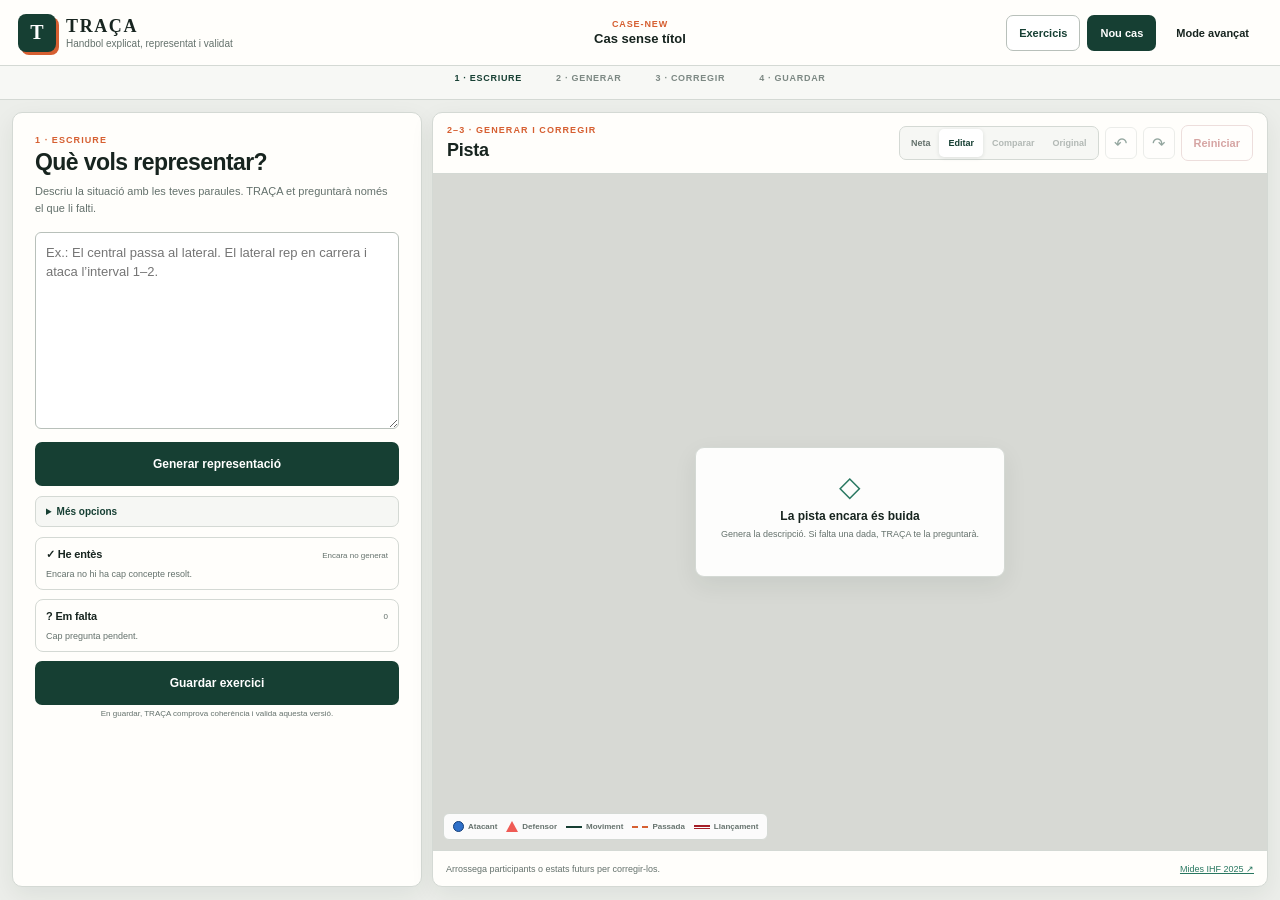
==== commit 67188e14: "Implementa el compositor global de representacions" ====
--- a/interface/index.html
+++ b/interface/index.html
@@ -18,6 +18,13 @@
     <script src="js/corrections.js" defer></script>
     <script src="js/interpretation-provider.js" defer></script>
     <script src="js/knowledge-resolver.js" defer></script>
+    <script src="js/composition-graph.js" defer></script>
+    <script src="js/state-registry.js" defer></script>
+    <script src="js/ball-flow.js" defer></script>
+    <script src="js/spatial-constraints.js" defer></script>
+    <script src="js/composition-operators.js" defer></script>
+    <script src="js/composition-preflight.js" defer></script>
+    <script src="js/generic-geometry-resolver.js" defer></script>
     <script src="js/representation-composer.js" defer></script>
     <script src="js/manual-geometry.js" defer></script>
     <script src="js/workspace-preflight.js" defer></script>
--- a/interface/styles.css
+++ b/interface/styles.css
@@ -288,6 +288,7 @@
 .understood-grid { display: flex; flex-wrap: wrap; gap: 5px; }
 .understood-item { padding: 5px 7px; color: #155942; background: var(--green-soft); border-radius: 5px; font-size: 9px; }
 .understood-item.is-provisional { color: #735218; background: #f5e9c9; }
+.composition-coverage { margin: 7px 0 0; color: var(--muted); font-size: 9px; }
 .empty-copy { margin: 0; color: var(--muted); font-size: 9px; }
 .question-card { margin-top: 7px; padding: 8px; background: #fbf2db; border-left: 3px solid #c88a23; border-radius: 5px; }
 .question-card strong { display: block; margin-bottom: 6px; font-size: 10px; }
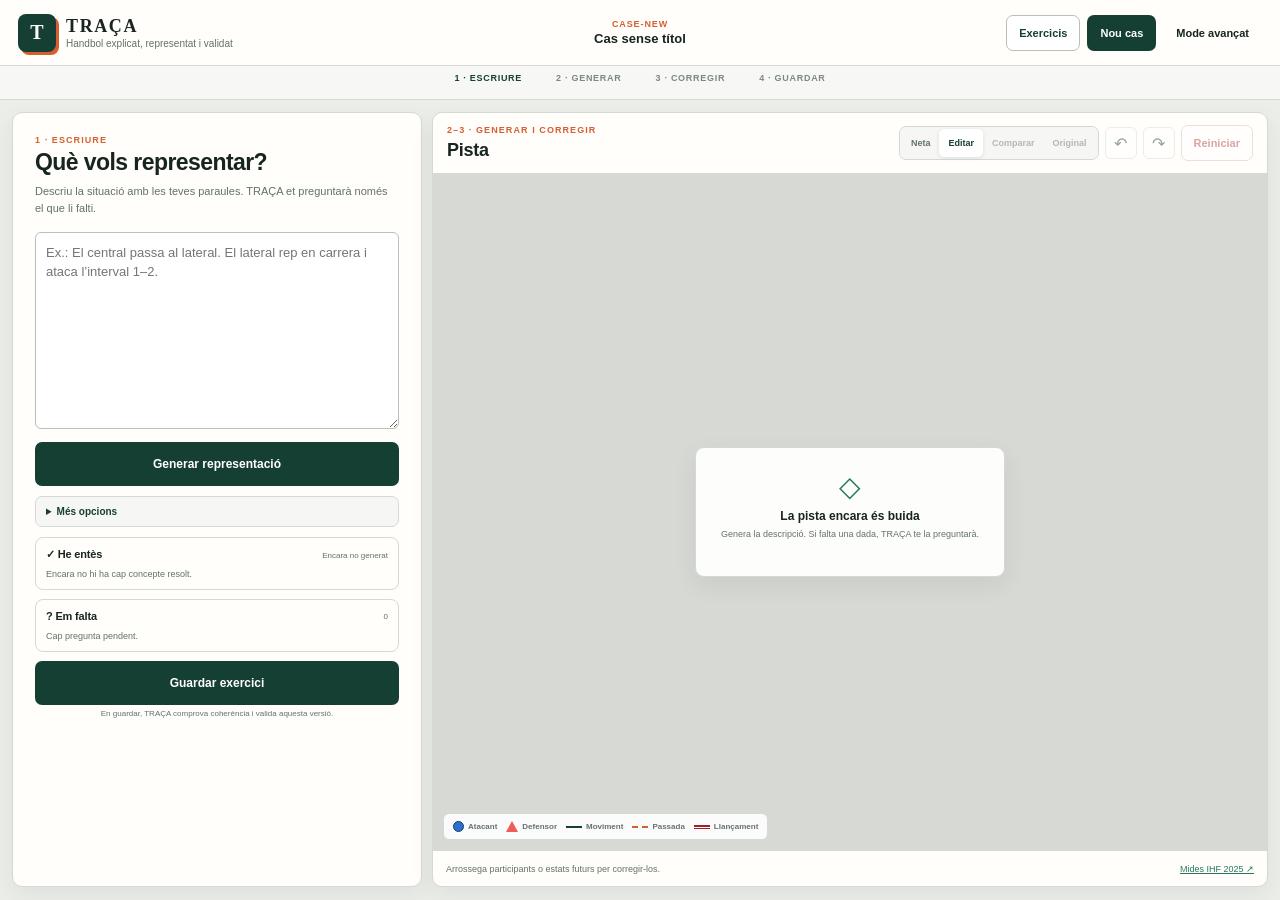
==== commit 2b090dda: "Corregeix el mode avançat i afegeix diagnòstic" ====
--- a/interface/index.html
+++ b/interface/index.html
@@ -35,6 +35,7 @@
     <script src="js/renderer.js" defer></script>
     <script src="js/editor.js" defer></script>
     <script src="js/knowledge-library.js" defer></script>
+    <script src="js/inspection-ui.js" defer></script>
     <script src="js/app.js" defer></script>
   </head>
   <body>
@@ -85,13 +86,24 @@
         <div id="inspector-empty" class="empty-state"><strong>Selecciona un element</strong><p>La correcció directa de la pista no et demana coordenades.</p></div>
         <form id="inspector-form" class="inspector-form" hidden><div class="selected-title"><strong id="selected-id"></strong><small id="selected-ref"></small></div><div id="position-fields" class="field-grid" hidden><label>X (m)<input id="position-x" type="number" step="0.05" /></label><label>Y (m)<input id="position-y" type="number" step="0.05" /></label></div><label id="entity-kind-field" hidden>Rol / símbol<select id="entity-kind"></select></label><label id="path-kind-field" hidden>Acció<select id="path-kind"></select></label><label id="visual-color-field" hidden>Color del cas<input id="visual-color" type="color" /></label><label>Nota opcional<textarea id="correction-reason" rows="2"></textarea></label><button class="button button-primary button-wide" type="submit">Aplicar</button><button id="delete-manual" class="button button-danger button-wide" type="button" hidden>Eliminar element manual</button><ul id="source-ref-list" class="source-list"></ul></form>
 
+        <section class="advanced-section composition-diagnostics" aria-labelledby="composition-diagnostics-title">
+          <div class="diagnostics-title"><div><p class="kicker">Lectura del store actual</p><h3 id="composition-diagnostics-title">Diagnòstic de composició</h3></div><span id="composition-diagnostics-status" class="selection-type">No generat</span></div>
+          <div id="composition-human-summary" class="composition-human-summary"></div>
+          <div id="composition-actions-summary" class="composition-actions-summary"></div>
+          <details class="diagnostic-block" data-diagnostic-block="tacticalIR" open><summary>TacticalIR</summary><button class="button button-quiet diagnostic-copy" type="button" data-copy-diagnostic="tacticalIR">Copiar</button><pre id="diagnostic-tactical-ir"></pre></details>
+          <details class="diagnostic-block" data-diagnostic-block="compositionPlan" open><summary>CompositionPlan</summary><button class="button button-quiet diagnostic-copy" type="button" data-copy-diagnostic="compositionPlan">Copiar</button><pre id="diagnostic-composition-plan"></pre></details>
+          <details class="diagnostic-block" data-diagnostic-block="spatialConstraints"><summary>Spatial constraints</summary><button class="button button-quiet diagnostic-copy" type="button" data-copy-diagnostic="spatialConstraints">Copiar</button><pre id="diagnostic-spatial-constraints"></pre></details>
+          <details class="diagnostic-block" data-diagnostic-block="questions"><summary>Preguntes / unresolved</summary><button class="button button-quiet diagnostic-copy" type="button" data-copy-diagnostic="questions">Copiar</button><pre id="diagnostic-questions"></pre></details>
+          <details class="diagnostic-block" data-diagnostic-block="ballFlow"><summary>Ball flow</summary><button class="button button-quiet diagnostic-copy" type="button" data-copy-diagnostic="ballFlow">Copiar</button><pre id="diagnostic-ball-flow"></pre></details>
+        </section>
+
         <details class="advanced-section"><summary>Manual / Assisted Builder</summary><p>Només serveix per completar o dibuixar una referència quan el compositor no pot representar el cas.</p><button id="start-manual-layout" class="button button-secondary button-wide" type="button">Iniciar referència manual</button><div id="manual-tools" class="manual-tools" hidden><label>Primitiva<select id="manual-primitive-type"><option value="entity">Participant / material</option><option value="path">Trajectòria</option><option value="zone">Zona</option></select></label><label>Tipus<select id="manual-kind"></select></label><label>Etiqueta<input id="manual-label" type="text" /></label><button id="add-manual-primitive" class="button button-secondary" type="button">Afegir</button></div><button id="open-semantic-builder" class="button button-quiet button-wide" type="button">Completar model semàntic</button></details>
         <details class="advanced-section"><summary>NO RESOLVER AVAILABLE / branques</summary><p id="resolver-message">No hi ha resolutor per a aquest cas.</p><div id="branch-selectors"></div></details>
       </aside>
 
       <section class="workspace-panel dock-panel advanced-zone" data-panel="dock" hidden>
-        <div class="dock-tabs"><button class="is-active" type="button" data-dock="validation">Preflight</button><button type="button" data-dock="history">Historial <span id="history-count">0</span></button><button type="button" data-dock="library">Biblioteca</button><button type="button" data-dock="traceability">Traçabilitat</button></div>
-        <div class="dock-content"><section data-dock-content="validation"><div class="inline-actions"><button id="run-preflight" class="button button-secondary" type="button">Comprovar</button><button id="save-draft" class="button button-secondary" type="button">Guardar en construcció</button></div><div id="validation-summary"></div></section><section data-dock-content="history" hidden><div id="history-list"></div></section><section data-dock-content="library" hidden><div class="inline-actions"><button id="load-example" class="button button-secondary" type="button">Exemple · TR-UVOF-015</button><button id="open-promotion" class="button button-secondary" type="button">Promotion Builder</button></div><div id="library-summary"></div></section><section data-dock-content="traceability" hidden><div id="traceability-summary"></div><div class="inline-actions"><button id="continue-last" class="button button-secondary" type="button">Recuperar darrer cas</button><button id="import-trigger" class="button button-secondary" type="button">Importar</button><button id="export-case" class="button button-secondary" type="button">Exportar</button><input id="import-file" type="file" accept="application/json,.json" hidden /></div></section></div>
+        <div class="dock-header"><div class="dock-tabs"><button class="is-active" type="button" data-dock="validation">Preflight</button><button type="button" data-dock="history">Historial <span id="history-count">0</span></button><button type="button" data-dock="library">Biblioteca</button><button type="button" data-dock="traceability">Traçabilitat</button></div><button id="export-case" class="button button-secondary dock-export" type="button">Exportar</button></div>
+        <div class="dock-content"><section data-dock-content="validation"><div class="inline-actions"><button id="run-preflight" class="button button-secondary" type="button">Comprovar</button><button id="save-draft" class="button button-secondary" type="button">Guardar en construcció</button></div><div id="validation-summary"></div></section><section data-dock-content="history" hidden><div id="history-list"></div></section><section data-dock-content="library" hidden><div class="inline-actions"><button id="load-example" class="button button-secondary" type="button">Exemple · TR-UVOF-015</button><button id="open-promotion" class="button button-secondary" type="button">Promotion Builder</button></div><div id="library-summary"></div></section><section data-dock-content="traceability" hidden><div id="traceability-summary"></div><div class="inline-actions"><button id="continue-last" class="button button-secondary" type="button">Recuperar darrer cas</button><button id="import-trigger" class="button button-secondary" type="button">Importar</button><input id="import-file" type="file" accept="application/json,.json" hidden /></div></section></div>
       </section>
     </main>
 
--- a/interface/styles.css
+++ b/interface/styles.css
@@ -192,10 +192,12 @@
 .section-rule { height: 1px; margin: 15px 0 4px; background: var(--line); }
 
 .dock-panel { grid-column: 1 / -1; overflow: hidden; display: grid; grid-template-rows: auto minmax(0, 1fr); }
-.dock-tabs { min-height: 38px; display: flex; align-items: stretch; border-bottom: 1px solid var(--line); }
+.dock-header { min-width: 0; display: flex; align-items: stretch; border-bottom: 1px solid var(--line); }
+.dock-tabs { min-width: 0; min-height: 38px; flex: 1; display: flex; align-items: stretch; overflow-x: auto; }
 .dock-tabs button { padding: 8px 14px; color: var(--muted); background: transparent; border: 0; border-right: 1px solid var(--line); font-size: 9px; font-weight: 800; }
 .dock-tabs button.is-active { color: var(--forest); background: var(--green-soft); box-shadow: inset 0 -2px var(--green); }
 .dock-tabs span { margin-left: 4px; padding: 2px 5px; background: rgba(255,255,255,.7); border-radius: 8px; }
+.dock-export { min-height: 38px; flex: 0 0 auto; margin: 0; border-width: 0 0 0 1px; border-radius: 0; }
 .dock-content { min-height: 90px; max-height: 210px; overflow: auto; padding: 10px 13px; }
 .history-list { display: flex; gap: 8px; overflow-x: auto; }
 .history-empty { color: var(--muted); font-size: 10px; }
@@ -310,6 +312,29 @@
 .advanced-section { margin-top: 12px; padding-top: 10px; border-top: 1px solid var(--line); }
 .advanced-section[open] { display: grid; gap: 8px; }
 .advanced-section p { color: var(--muted); font-size: 9px; line-height: 1.45; }
+.composition-diagnostics { display: grid; gap: 8px; }
+.diagnostics-title, .diagnostic-action header { display: flex; justify-content: space-between; align-items: start; gap: 8px; }
+.diagnostics-title h3 { margin: 0; font-size: 12px; }
+.diagnostics-message { margin: 0 0 8px; padding: 8px; background: #e6f0f7; border-left: 3px solid #4c83a9; border-radius: 4px; }
+.diagnostics-message.is-stale { color: #7f302d; background: #f9e6e4; border-color: var(--danger); }
+.composition-human-summary h4, .composition-actions-summary h4 { margin: 8px 0 6px; font-size: 9px; letter-spacing: .08em; }
+.diagnostics-facts { margin: 0; display: grid; grid-template-columns: 1fr 1fr; border: 1px solid var(--line); border-radius: 6px; overflow: hidden; }
+.diagnostics-facts div { min-width: 0; padding: 7px; background: var(--surface-alt); border-bottom: 1px solid var(--line); }
+.diagnostics-facts div:nth-child(odd) { border-right: 1px solid var(--line); }
+.diagnostics-facts div:nth-last-child(-n + 2) { border-bottom: 0; }
+.diagnostics-facts dt, .diagnostic-action dt { color: var(--muted); font-size: 7px; font-weight: 850; letter-spacing: .05em; text-transform: uppercase; }
+.diagnostics-facts dd, .diagnostic-action dd { margin: 2px 0 0; overflow-wrap: anywhere; font-size: 9px; font-weight: 700; }
+.composition-actions-summary { display: grid; gap: 6px; }
+.diagnostic-action { padding: 8px; background: var(--surface-alt); border: 1px solid var(--line); border-radius: 6px; }
+.diagnostic-action header { margin-bottom: 7px; }
+.diagnostic-action header strong { font-size: 10px; }
+.diagnostic-action header span { color: var(--muted); font: 8px monospace; }
+.diagnostic-action dl { margin: 0; display: grid; grid-template-columns: 1fr 1fr; gap: 7px; }
+.diagnostic-action dl div { min-width: 0; }
+.diagnostic-block { position: relative; padding: 8px; background: #f8f9f7; border: 1px solid var(--line); border-radius: 6px; }
+.diagnostic-block summary { padding-right: 58px; cursor: pointer; color: var(--forest); font-size: 9px; font-weight: 850; }
+.diagnostic-copy { position: absolute; top: 3px; right: 4px; min-height: 28px; padding: 4px 7px; font-size: 8px; }
+.diagnostic-block pre { max-height: 330px; margin: 8px 0 0; padding: 8px; overflow: auto; color: #20332c; background: #fff; border: 1px solid var(--line); border-radius: 4px; font: 8px/1.5 ui-monospace, SFMono-Regular, Menlo, monospace; white-space: pre; }
 .source-list { overflow-wrap: anywhere; color: var(--muted); font: 8px/1.5 monospace; }
 .dialog-body { padding: 18px; }
 .exercise-group { margin-top: 12px; }
@@ -345,4 +370,5 @@
   .court-legend { display: none; }
   .validation-grid, .trace-grid { grid-template-columns: repeat(2, 1fr); }
   .dock-tabs button { flex: 1; padding: 8px 5px; }
-}
+  .dock-export { padding: 6px 9px; }
+}
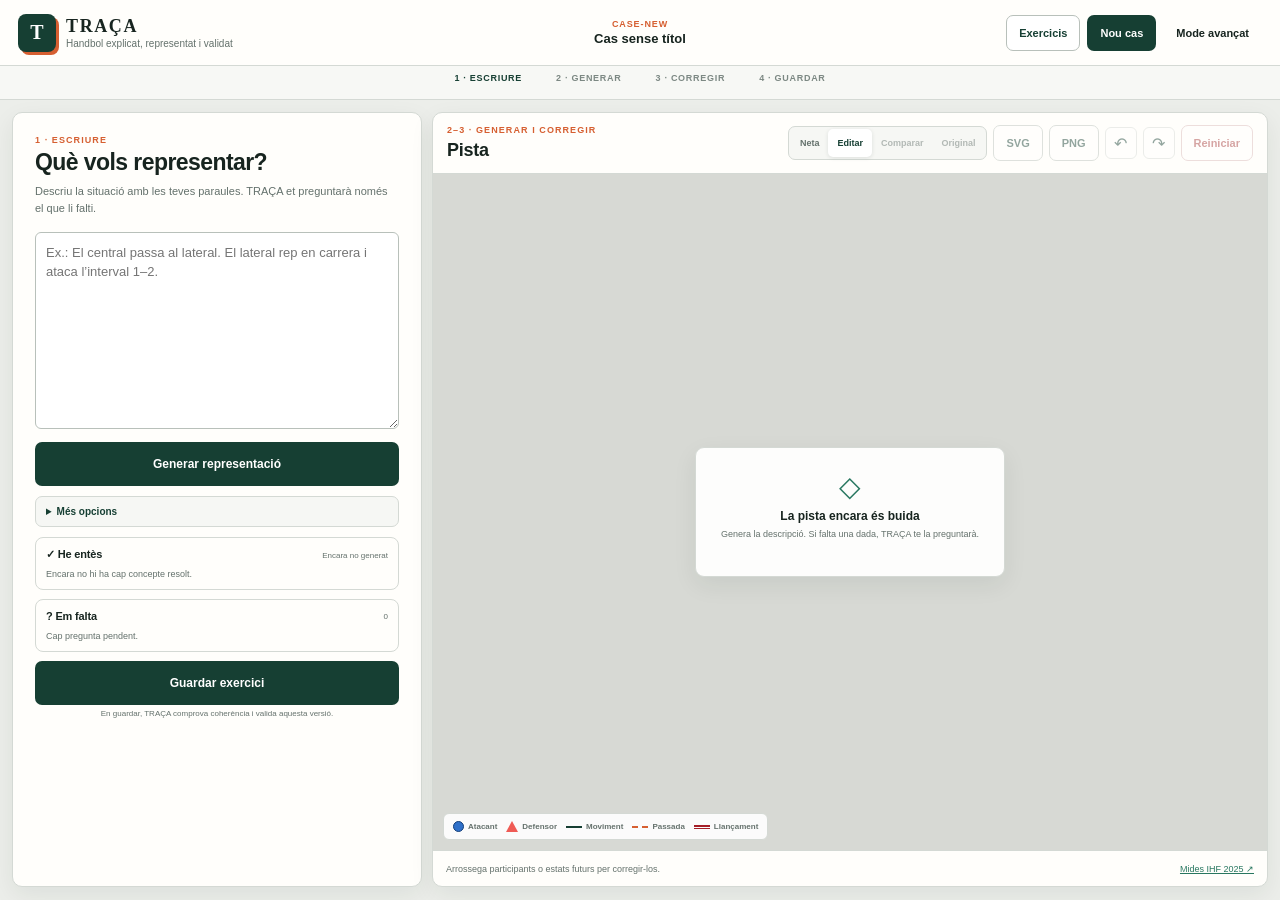
==== commit 8074dc56: "Integra el motor gràfic i refina A1-A3" ====
--- a/interface/index.html
+++ b/interface/index.html
@@ -11,12 +11,15 @@
     <script src="data/uvof015.case.js" defer></script>
     <script src="data/handball-knowledge.js" defer></script>
     <script src="data/visual-functional-dictionary.js" defer></script>
+    <script src="data/visual-style.js" defer></script>
     <script src="js/utils.js" defer></script>
     <script src="js/visual-grammar.js" defer></script>
     <script src="js/change-explainer.js" defer></script>
     <script src="js/geometry-dependencies.js" defer></script>
     <script src="js/corrections.js" defer></script>
     <script src="js/interpretation-provider.js" defer></script>
+    <script src="js/model-interpretation-provider.js" defer></script>
+    <script src="js/graphic-knowledge-base.js" defer></script>
     <script src="js/knowledge-resolver.js" defer></script>
     <script src="js/composition-graph.js" defer></script>
     <script src="js/state-registry.js" defer></script>
@@ -24,6 +27,8 @@
     <script src="js/spatial-constraints.js" defer></script>
     <script src="js/composition-operators.js" defer></script>
     <script src="js/composition-preflight.js" defer></script>
+    <script src="js/clarification-orchestrator.js" defer></script>
+    <script src="js/court-geometry.js" defer></script>
     <script src="js/generic-geometry-resolver.js" defer></script>
     <script src="js/representation-composer.js" defer></script>
     <script src="js/manual-geometry.js" defer></script>
@@ -76,7 +81,7 @@
       </aside>
 
       <section class="workspace-panel court-panel is-mobile-active" data-panel="court" aria-labelledby="court-title">
-        <div class="court-toolbar"><div><p class="kicker">2–3 · GENERAR I CORREGIR</p><h2 id="court-title">Pista</h2></div><div class="toolbar-actions"><div class="segmented" role="group" aria-label="Vista"><button class="is-active" type="button" data-view="corrected">Neta</button><button type="button" data-view="control">Editar</button><button type="button" data-view="compare">Comparar</button><button type="button" data-view="generated">Original</button></div><button id="undo" class="icon-button" type="button" aria-label="Desfer" disabled>↶</button><button id="redo" class="icon-button" type="button" aria-label="Refer" disabled>↷</button><button id="reset" class="button button-danger" type="button" disabled>Reiniciar</button></div></div>
+        <div class="court-toolbar"><div><p class="kicker">2–3 · GENERAR I CORREGIR</p><h2 id="court-title">Pista</h2></div><div class="toolbar-actions"><div class="segmented" role="group" aria-label="Vista"><button class="is-active" type="button" data-view="corrected">Neta</button><button type="button" data-view="control">Editar</button><button type="button" data-view="compare">Comparar</button><button type="button" data-view="generated">Original</button></div><button id="export-svg" class="button button-secondary" type="button" disabled>SVG</button><button id="export-png" class="button button-secondary" type="button" disabled>PNG</button><button id="undo" class="icon-button" type="button" aria-label="Desfer" disabled>↶</button><button id="redo" class="icon-button" type="button" aria-label="Refer" disabled>↷</button><button id="reset" class="button button-danger" type="button" disabled>Reiniciar</button></div></div>
         <div class="court-stage-wrap"><div id="court-stage" class="court-stage" aria-live="polite"></div><div id="no-geometry" class="no-geometry"><span>◇</span><strong>La pista encara és buida</strong><p>Genera la descripció. Si falta una dada, TRAÇA te la preguntarà.</p></div><div class="court-legend"><span><i class="legend-attacker"></i>Atacant</span><span><i class="legend-defender"></i>Defensor</span><span><i class="legend-line movement"></i>Moviment</span><span><i class="legend-line pass"></i>Passada</span><span><i class="legend-line shot"></i>Llançament</span></div></div>
         <div class="court-footer"><span id="court-help">Arrossega participants o estats futurs per corregir-los.</span><a href="https://www.ihf.info/sites/default/files/2025-07/09A%20-%20Rules%20of%20the%20Game_Indoor%20Handball_E.pdf" target="_blank" rel="noreferrer">Mides IHF 2025 ↗</a></div>
       </section>
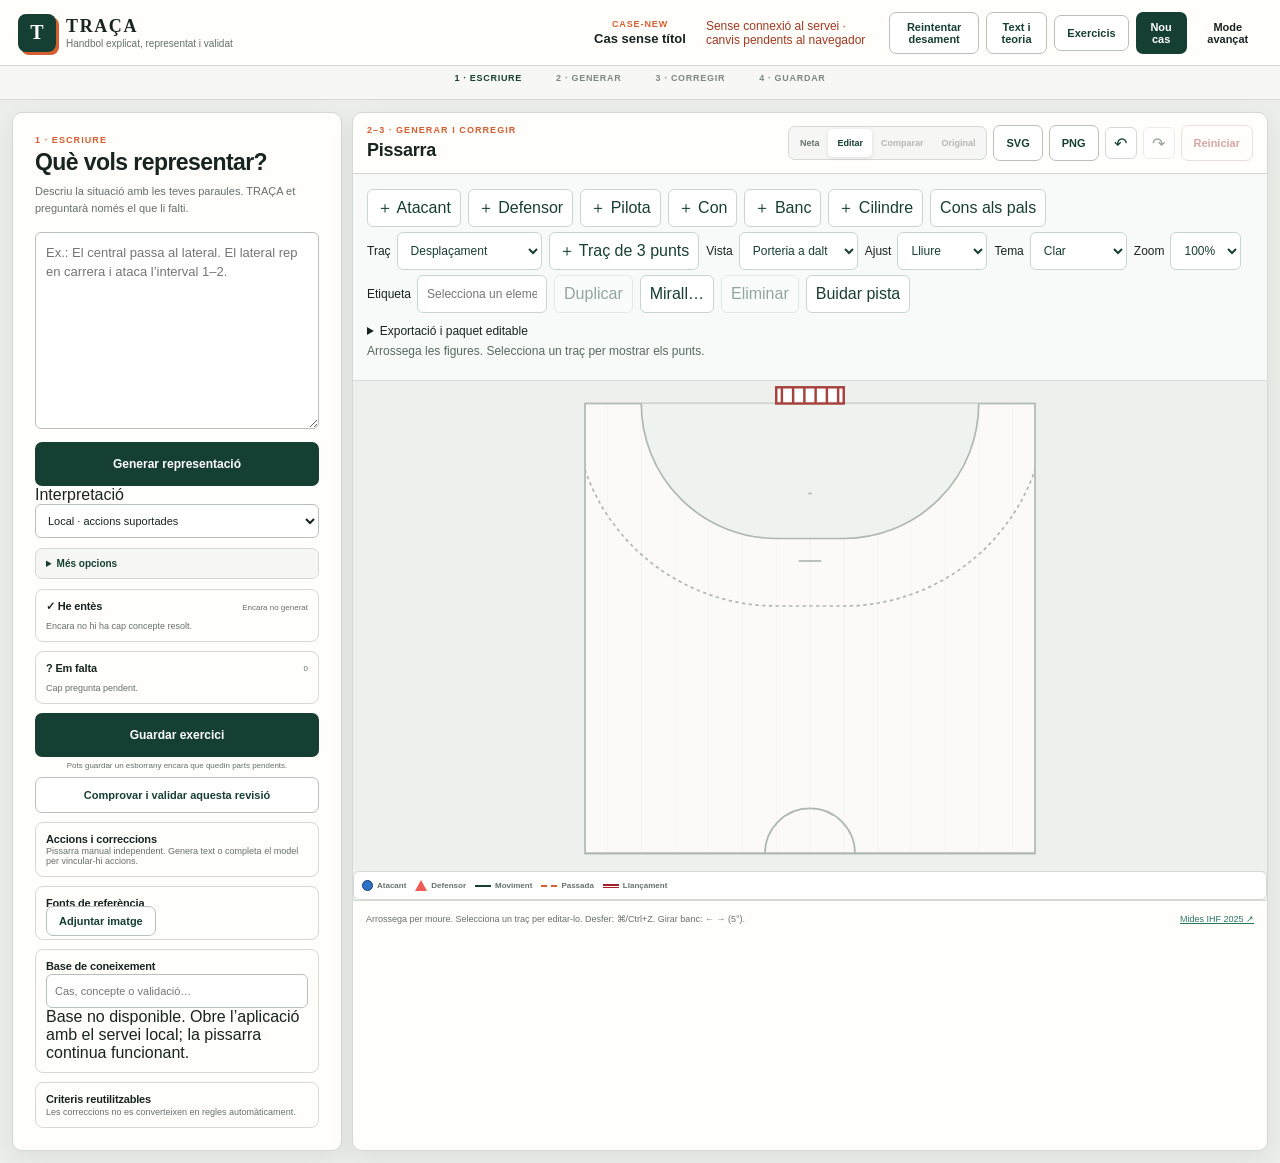
==== commit ee2153b9: "Implementa revisió 2: pissarra durable i criteris geomètrics reutilitzables" ====
--- a/interface/index.html
+++ b/interface/index.html
@@ -5,49 +5,56 @@
     <meta name="viewport" content="width=device-width, initial-scale=1" />
     <meta name="description" content="TRAÇA converteix una descripció d’handbol en una representació corregible i validable." />
     <title>TRAÇA · Escriu, genera, corregeix i guarda</title>
-    <link rel="stylesheet" href="styles.css" />
-    <script src="data/court-profile.js" defer></script>
-    <script src="data/uvof015.geometry.js" defer></script>
-    <script src="data/uvof015.case.js" defer></script>
-    <script src="data/handball-knowledge.js" defer></script>
-    <script src="data/visual-functional-dictionary.js" defer></script>
-    <script src="data/visual-style.js" defer></script>
-    <script src="js/utils.js" defer></script>
-    <script src="js/visual-grammar.js" defer></script>
-    <script src="js/change-explainer.js" defer></script>
-    <script src="js/geometry-dependencies.js" defer></script>
-    <script src="js/corrections.js" defer></script>
-    <script src="js/interpretation-provider.js" defer></script>
-    <script src="js/model-interpretation-provider.js" defer></script>
-    <script src="js/graphic-knowledge-base.js" defer></script>
-    <script src="js/knowledge-resolver.js" defer></script>
-    <script src="js/composition-graph.js" defer></script>
-    <script src="js/state-registry.js" defer></script>
-    <script src="js/ball-flow.js" defer></script>
-    <script src="js/spatial-constraints.js" defer></script>
-    <script src="js/composition-operators.js" defer></script>
-    <script src="js/composition-preflight.js" defer></script>
-    <script src="js/clarification-orchestrator.js" defer></script>
-    <script src="js/court-geometry.js" defer></script>
-    <script src="js/generic-geometry-resolver.js" defer></script>
-    <script src="js/representation-composer.js" defer></script>
-    <script src="js/manual-geometry.js" defer></script>
-    <script src="js/workspace-preflight.js" defer></script>
-    <script src="js/promotion.js" defer></script>
-    <script src="js/store.js" defer></script>
-    <script src="js/persistence.js" defer></script>
-    <script src="js/import-export.js" defer></script>
-    <script src="js/renderer.js" defer></script>
-    <script src="js/editor.js" defer></script>
-    <script src="js/knowledge-library.js" defer></script>
-    <script src="js/inspection-ui.js" defer></script>
-    <script src="js/app.js" defer></script>
+    <link rel="stylesheet" href="styles.css?v=0.6.1" />
+    <script src="data/court-profile.js?v=0.6.1" defer></script>
+    <script src="data/uvof015.geometry.js?v=0.6.1" defer></script>
+    <script src="data/uvof015.case.js?v=0.6.1" defer></script>
+    <script src="data/handball-knowledge.js?v=0.6.1" defer></script>
+    <script src="data/visual-functional-dictionary.js?v=0.6.1" defer></script>
+    <script src="data/visual-style.js?v=0.6.1" defer></script>
+    <script src="js/utils.js?v=0.6.1" defer></script>
+    <script src="js/visual-grammar.js?v=0.6.1" defer></script>
+    <script src="js/change-explainer.js?v=0.6.1" defer></script>
+    <script src="js/geometry-dependencies.js?v=0.6.1" defer></script>
+    <script src="js/corrections.js?v=0.6.1" defer></script>
+    <script src="js/interpretation-provider.js?v=0.6.1" defer></script>
+    <script src="js/model-interpretation-provider.js?v=0.6.1" defer></script>
+    <script src="js/graphic-knowledge-base.js?v=0.6.1" defer></script>
+    <script src="js/knowledge-resolver.js?v=0.6.1" defer></script>
+    <script src="js/composition-graph.js?v=0.6.1" defer></script>
+    <script src="js/state-registry.js?v=0.6.1" defer></script>
+    <script src="js/ball-flow.js?v=0.6.1" defer></script>
+    <script src="js/spatial-constraints.js?v=0.6.1" defer></script>
+    <script src="js/composition-operators.js?v=0.6.1" defer></script>
+    <script src="js/composition-preflight.js?v=0.6.1" defer></script>
+    <script src="js/clarification-orchestrator.js?v=0.6.1" defer></script>
+    <script src="js/court-geometry.js?v=0.6.1" defer></script>
+    <script src="js/generic-geometry-resolver.js?v=0.6.1" defer></script>
+    <script src="js/representation-composer.js?v=0.6.1" defer></script>
+    <script src="js/manual-geometry.js?v=0.6.1" defer></script>
+    <script src="js/whiteboard.js?v=0.6.1" defer></script>
+    <script src="js/regeneration.js?v=0.6.1" defer></script>
+    <script src="js/learning-criteria.js?v=0.6.1" defer></script>
+    <script src="js/workspace-preflight.js?v=0.6.1" defer></script>
+    <script src="js/promotion.js?v=0.6.1" defer></script>
+    <script src="js/store.js?v=0.6.1" defer></script>
+    <script src="js/persistence.js?v=0.6.1" defer></script>
+    <script src="js/import-export.js?v=0.6.1" defer></script>
+    <script src="js/renderer.js?v=0.6.1" defer></script>
+    <script src="js/editor.js?v=0.6.1" defer></script>
+    <script src="js/knowledge-library.js?v=0.6.1" defer></script>
+    <script src="js/inspection-ui.js?v=0.6.1" defer></script>
+    <script src="js/workspace-ui.js?v=0.6.1" defer></script>
+    <script src="js/app.js?v=0.6.1" defer></script>
   </head>
   <body>
     <header class="topbar simple-topbar">
       <a class="brand" href="#workspace" aria-label="TRAÇA, anar al cas actual"><span class="brand-mark">T</span><span><strong>TRAÇA</strong><small>Handbol explicat, representat i validat</small></span></a>
       <div class="case-identity"><span id="case-id">NOU CAS</span><strong id="case-name">Cas sense títol</strong></div>
       <div class="topbar-actions">
+        <span id="durable-status" role="status">Obrint servei local…</span>
+        <button id="retry-save" class="button button-secondary" type="button" hidden>Reintentar desament</button>
+        <button id="toggle-theory" class="button button-secondary" type="button" aria-expanded="true">Text i teoria</button>
         <button id="exercises" class="button button-secondary" type="button">Exercicis</button>
         <button id="new-case" class="button button-primary" type="button">Nou cas</button>
         <button id="toggle-advanced" class="button button-quiet" type="button" aria-expanded="false">Mode avançat</button>
@@ -58,7 +65,7 @@
       <span class="is-current">1 · ESCRIURE</span><span>2 · GENERAR</span><span>3 · CORREGIR</span><span>4 · GUARDAR</span>
     </div>
 
-    <nav class="mobile-tabs" aria-label="Panells"><button type="button" data-mobile-panel="flow">Text</button><button class="is-active" type="button" data-mobile-panel="court">Pista</button><button type="button" data-mobile-panel="inspector">Avançat</button><button type="button" data-mobile-panel="dock">Dades</button></nav>
+    <nav class="mobile-tabs" aria-label="Panells"><button type="button" data-mobile-panel="flow">Text</button><button class="is-active" type="button" data-mobile-panel="court">Pissarra</button><button type="button" data-mobile-panel="inspector">Avançat</button><button type="button" data-mobile-panel="dock">Dades</button></nav>
 
     <main id="workspace" class="workspace-shell simple-workspace">
       <aside class="workspace-panel flow-panel is-mobile-active" data-panel="flow">
@@ -67,6 +74,8 @@
         <p class="lead">Descriu la situació amb les teves paraules. TRAÇA et preguntarà només el que li falti.</p>
         <label class="main-description"><span class="sr-only">Descripció de l’exercici</span><textarea id="description" rows="9" placeholder="Ex.: El central passa al lateral. El lateral rep en carrera i ataca l’interval 1–2."></textarea></label>
         <button id="generate-case" class="button button-primary button-wide button-large" type="button">Generar representació</button>
+        <label>Interpretació<select id="interpretation-mode"><option value="local">Local · accions suportades</option><option value="model">Proveïdor de model configurat al servei</option></select></label>
+        <div id="model-proposal" class="result-card" hidden></div>
         <p id="derivation-alert" class="engine-notice is-error" hidden>Has canviat el text. Torna a generar per actualitzar la interpretació i el gràfic.</p>
 
         <details class="more-options"><summary>Més opcions</summary><label>Nom del cas<input id="case-name-input" type="text" placeholder="Opcional" /></label><label>Notes<textarea id="case-notes" rows="3" placeholder="Context opcional"></textarea></label><p id="case-metadata" class="auto-metadata">Origen i etiquetes s’omplen automàticament.</p></details>
@@ -74,15 +83,29 @@
         <section class="result-card" aria-labelledby="understood-title"><header><h2 id="understood-title">✓ He entès</h2><span id="provider-label">Encara no generat</span></header><div id="understood-list"><p class="empty-copy">Escriu una situació i genera-la.</p></div></section>
         <section class="result-card needs-card" aria-labelledby="needs-title"><header><h2 id="needs-title">? Em falta</h2><span id="question-count">0</span></header><div id="clarification-questions"><p class="empty-copy">Cap pregunta pendent.</p></div><div id="resolver-suggestions"></div></section>
 
-        <div id="reuse-prompt" class="reuse-prompt" hidden><strong>Aquest canvi és només per a aquest cas?</strong><p>Cap correcció es converteix en regla automàticament.</p><div class="inline-actions"><button id="reuse-case-only" class="button button-secondary" type="button">Només aquest cas</button><button id="reuse-rule" class="button button-secondary" type="button">Criteri reutilitzable</button></div></div>
+        <div id="reuse-prompt" class="reuse-prompt" hidden><strong>Correccions guardades al cas</strong><p>Tria una correcció si vols preparar-ne un criteri reutilitzable.</p><div class="inline-actions"><button id="reuse-case-only" class="button button-secondary" type="button">Amagar</button><button id="reuse-rule" class="button button-secondary" type="button">Reutilitzar correcció…</button></div></div>
 
         <button id="save-exercise" class="button button-primary button-wide button-large" type="button">Guardar exercici</button>
-        <p id="save-message" class="save-message" role="status">En guardar, TRAÇA comprova coherència i valida aquesta versió.</p>
+        <p id="save-message" class="save-message" role="status">Pots guardar un esborrany encara que quedin parts pendents.</p>
+        <button id="approve-case" class="button button-secondary button-wide" type="button">Comprovar i validar aquesta revisió</button>
+        <section class="result-card"><h2>Accions i correccions</h2><div id="theory-actions"></div></section>
+        <section class="result-card"><h2>Fonts de referència</h2><label class="button button-secondary">Adjuntar imatge<input id="reference-image" type="file" accept="image/png,image/jpeg,image/webp" hidden /></label><div id="reference-images"></div></section>
+        <section class="result-card"><h2>Base de coneixement</h2><input id="knowledge-search" type="search" placeholder="Cas, concepte o validació…" /><div id="knowledge-results"></div></section>
+        <section class="result-card"><h2>Criteris reutilitzables</h2><div id="criteria-list"></div></section>
       </aside>
 
       <section class="workspace-panel court-panel is-mobile-active" data-panel="court" aria-labelledby="court-title">
-        <div class="court-toolbar"><div><p class="kicker">2–3 · GENERAR I CORREGIR</p><h2 id="court-title">Pista</h2></div><div class="toolbar-actions"><div class="segmented" role="group" aria-label="Vista"><button class="is-active" type="button" data-view="corrected">Neta</button><button type="button" data-view="control">Editar</button><button type="button" data-view="compare">Comparar</button><button type="button" data-view="generated">Original</button></div><button id="export-svg" class="button button-secondary" type="button" disabled>SVG</button><button id="export-png" class="button button-secondary" type="button" disabled>PNG</button><button id="undo" class="icon-button" type="button" aria-label="Desfer" disabled>↶</button><button id="redo" class="icon-button" type="button" aria-label="Refer" disabled>↷</button><button id="reset" class="button button-danger" type="button" disabled>Reiniciar</button></div></div>
-        <div class="court-stage-wrap"><div id="court-stage" class="court-stage" aria-live="polite"></div><div id="no-geometry" class="no-geometry"><span>◇</span><strong>La pista encara és buida</strong><p>Genera la descripció. Si falta una dada, TRAÇA te la preguntarà.</p></div><div class="court-legend"><span><i class="legend-attacker"></i>Atacant</span><span><i class="legend-defender"></i>Defensor</span><span><i class="legend-line movement"></i>Moviment</span><span><i class="legend-line pass"></i>Passada</span><span><i class="legend-line shot"></i>Llançament</span></div></div>
+        <div class="court-toolbar"><div><p class="kicker">2–3 · GENERAR I CORREGIR</p><h2 id="court-title">Pissarra</h2></div><div class="toolbar-actions"><div class="segmented" role="group" aria-label="Vista"><button class="is-active" type="button" data-view="corrected">Neta</button><button type="button" data-view="control">Editar</button><button type="button" data-view="compare">Comparar</button><button type="button" data-view="generated">Original</button></div><button id="export-svg" class="button button-secondary" type="button" disabled>SVG</button><button id="export-png" class="button button-secondary" type="button" disabled>PNG</button><button id="undo" class="icon-button" type="button" aria-label="Desfer" disabled>↶</button><button id="redo" class="icon-button" type="button" aria-label="Refer" disabled>↷</button><button id="reset" class="button button-danger" type="button" disabled>Reiniciar</button></div></div>
+        <div id="drawing-tools" class="drawing-tools" aria-label="Eines de pissarra">
+          <div class="tool-row"><button data-add-entity="attacker">＋ Atacant</button><button data-add-entity="defender">＋ Defensor</button><button data-add-entity="ball">＋ Pilota</button><button data-add-entity="cone">＋ Con</button><button data-add-entity="bench">＋ Banc</button><button data-add-entity="cylinder">＋ Cilindre</button><button id="cones-posts">Cons als pals</button></div>
+          <div class="tool-row"><label>Traç<select id="quick-path"><option value="movement_without_ball">Desplaçament</option><option value="pass">Passada</option><option value="dribble">Bot</option><option value="shot">Llançament</option><option value="pass_feint">Finta de passada</option><option value="shot_feint">Finta de llançament</option><option value="block">Bloqueig</option><option value="defensive_block">Blocatge</option></select></label><button id="add-quick-path">＋ Traç de 3 punts</button><label>Vista<select id="board-orientation"><option value="top">Porteria a dalt</option><option value="bottom">Porteria a baix</option><option value="full">Pista completa</option></select></label><label>Ajust<select id="board-snap"><option value="off">Lliure</option><option value="6">Línia 6 m</option><option value="9">Línia 9 m</option></select></label><label>Tema<select id="board-theme"><option value="white">Clar</option><option value="blue">Blau i verd</option><option value="mono">Monocrom</option></select></label><label>Zoom<select id="board-zoom"><option value="1">100%</option><option value="1.5">150%</option><option value="2">200%</option></select></label></div>
+          <div class="tool-row"><label>Etiqueta<input id="quick-label" placeholder="Selecciona un element" maxlength="30" /></label><label id="quick-role-field" hidden>Figura<select id="quick-role"><option value="attacker">Atacant</option><option value="defender">Defensor</option><option value="goalkeeper">Porter</option><option value="ball">Pilota</option><option value="cone">Con</option><option value="bench">Banc</option><option value="cylinder">Cilindre</option></select></label><label id="material-function-field" hidden>Funció<input id="material-function" placeholder="Opcional: límit, handicap…" maxlength="150" /></label><button id="duplicate-selected">Duplicar</button><button id="mirror-selection">Mirall…</button><button id="detach-path" hidden>Desvincular traç</button><button id="rotate-left" hidden>↶ Banc −10°</button><button id="rotate-right" hidden>↷ Banc +10°</button><button id="delete-selected">Eliminar</button><button id="clear-board">Buidar pista</button></div>
+          <details class="board-export-options"><summary>Exportació i paquet editable</summary><div class="tool-row"><button id="copy-png">Copiar imatge</button><label>Mida PNG<select id="export-size"><option value="1200">Editor · 1200 px</option><option value="600">Fitxa · 600 px</option></select></label><label><input id="export-mono" type="checkbox" /> Exportar monocrom</label><button id="package-export">Exportar paquet</button><button id="package-import">Obrir paquet</button></div></details><p id="selection-hint">Arrossega les figures. Selecciona un traç per mostrar els punts.</p>
+        </div>
+        <a id="last-export" hidden></a>
+        <div id="regeneration-panel" class="regeneration-panel" hidden></div>
+        <div id="save-conflict" class="regeneration-panel" hidden></div>
+        <div class="court-stage-wrap"><div id="court-stage" class="court-stage" aria-label="Pissarra editable" tabindex="0"></div><div id="no-geometry" class="no-geometry"><span>◇</span><strong>La pista encara és buida</strong><p>Afegeix participants o genera una descripció.</p></div><div class="court-legend"><span><i class="legend-attacker"></i>Atacant</span><span><i class="legend-defender"></i>Defensor</span><span><i class="legend-line movement"></i>Moviment</span><span><i class="legend-line pass"></i>Passada</span><span><i class="legend-line shot"></i>Llançament</span></div></div>
         <div class="court-footer"><span id="court-help">Arrossega participants o estats futurs per corregir-los.</span><a href="https://www.ihf.info/sites/default/files/2025-07/09A%20-%20Rules%20of%20the%20Game_Indoor%20Handball_E.pdf" target="_blank" rel="noreferrer">Mides IHF 2025 ↗</a></div>
       </section>
 
@@ -113,6 +136,7 @@
     </main>
 
     <dialog id="exercises-dialog" class="workspace-dialog"><div class="dialog-body"><div class="dialog-header"><div><p class="kicker">Biblioteca local</p><h2>Exercicis</h2></div><button type="button" data-close-dialog>×</button></div><div id="exercise-list"></div></div></dialog>
+    <dialog id="mirror-dialog" class="workspace-dialog"><div class="dialog-body"><h2>Duplicar en mirall</h2><p id="mirror-summary"></p><div id="mirror-preview"></div><button id="confirm-mirror" class="button button-primary">Aplicar mirall</button><button data-close-dialog class="button button-secondary">Cancel·lar</button></div></dialog>
     <dialog id="reuse-dialog" class="workspace-dialog"><form id="reuse-form" method="dialog"><div class="dialog-header"><div><p class="kicker">Criteri reutilitzable</p><h2>Què ha d’aprendre TRAÇA?</h2></div><button type="button" data-close-dialog>×</button></div><label>Nom curt<input id="reuse-label" required /></label><label>Definició<textarea id="reuse-definition" rows="3" required></textarea></label><label>Paraules o expressions que l’activen<input id="reuse-aliases" placeholder="Separades per comes" /></label><label>Categoria<select id="reuse-category"><option value="action">Acció</option><option value="participant_role">Rol</option><option value="space">Espai</option><option value="decision">Decisió</option></select></label><div class="dialog-actions"><button type="button" data-close-dialog class="button button-secondary">Cancel·lar</button><button class="button button-primary">Afegir en guardar</button></div></form></dialog>
     <dialog id="semantic-builder-dialog" class="workspace-dialog"><form id="semantic-builder-form" method="dialog"><div class="dialog-header"><h2>Completar model semàntic</h2><button type="button" data-close-dialog>×</button></div><label>Col·lecció<select id="builder-collection"><option value="participant">Participant</option><option value="material">Material</option><option value="space">Espai</option><option value="action">Acció</option><option value="decision">Decisió</option><option value="phase">Fase</option></select></label><label>Tipus<select id="builder-kind"></select></label><label>Etiqueta<input id="builder-label" /></label><label>Detalls<textarea id="builder-details" rows="2"></textarea></label><label>Estat<select id="builder-state"><option value="provisional">Provisional</option><option value="validated">Validat per l’entrenador</option></select></label><button id="builder-add" class="button button-primary" type="button">Afegir al cas</button><div id="builder-current-list"></div></form></dialog>
     <dialog id="promotion-dialog" class="workspace-dialog"><form id="promotion-form" method="dialog"><div class="dialog-header"><div><p class="kicker">Promotion Builder</p><h2>Candidat explícit</h2></div><button type="button" data-close-dialog>×</button></div><p>Només les seleccionades es proposen com a evidència. Un candidat no decideix interpretacions futures.</p><label>Tipus<select id="promotion-type"></select></label><label>Abast<select id="promotion-scope"></select></label><label>Referència<input id="promotion-scope-ref" /></label><label>Títol<input id="promotion-title" required /></label><label>Definició<textarea id="promotion-definition" required></textarea></label><label>Motiu<input id="promotion-reason" /></label><label>Exemples<input id="promotion-examples" /></label><div id="promotion-corrections"></div><button class="button button-primary">Crear candidat</button></form></dialog>
--- a/interface/styles.css
+++ b/interface/styles.css
@@ -372,3 +372,45 @@
   .dock-tabs button { flex: 1; padding: 8px 5px; }
   .dock-export { padding: 6px 9px; }
 }
+:root { --board-border: #d4ddd7; }
+.workspace-loading #workspace, .workspace-loading .topbar-actions button { pointer-events: none; opacity: .65; }
+.drawing-tools { padding: 10px 14px; border-bottom: 1px solid var(--board-border); background: #f7faf8; }
+.tool-row { display: flex; flex-wrap: wrap; align-items: center; gap: 7px; margin: 5px 0; }
+.tool-row button, .tool-row select, .tool-row input { min-height: 38px; border: 1px solid #c8d6ce; border-radius: 6px; padding: 6px 9px; background: white; color: #173f33; font: inherit; }
+.tool-row button { cursor: pointer; }
+.tool-row button:disabled { opacity: .45; cursor: default; }
+.tool-row label { display: flex; align-items: center; gap: 6px; font-size: 12px; }
+.tool-row input { max-width: 130px; }
+#selection-hint { font-size: 12px; color: #58695f; }
+.board-export-options summary { cursor: pointer; font-size: 12px; padding: 6px 0; }
+.tool-row label[hidden], .tool-row button[hidden] { display: none; }
+#durable-status { font-size: 12px; max-width: 220px; color: #47604d; }
+#durable-status[data-status="offline"], #durable-status[data-status="conflict"], #durable-status[data-status="error"] { color: #a03920; }
+.simple-workspace { grid-template-columns: minmax(280px, 330px) minmax(0, 1fr); grid-template-rows: auto; height: auto; }
+.simple-workspace .court-panel { display: flex; flex-direction: column; min-width: 0; }
+.court-stage-wrap { overflow: auto; display: block; background: #edf0ec; max-height: 72vh; }
+.court-stage { min-height: 0; height: auto; display: block; width: 100%; max-width: none; margin: auto; touch-action: none; }
+.court-stage svg { display: block; height: auto; width: 100%; max-height: none; filter: none; }
+.court-stage:focus-visible { outline: 3px solid #35a77b; outline-offset: -3px; }
+.court-legend { position: sticky; bottom: 0; background: #fffffff2; padding: 8px; }
+.path-handle, .rotation-handle { cursor: grab; touch-action: none; }
+.regeneration-panel { padding: 14px; background: #fff5df; border: 1px solid #e4c270; }
+.regeneration-panel button, .knowledge-result button, .theory-action button, #criteria-list button { margin: 5px; padding: 8px; border: 1px solid #b7cbbf; border-radius: 6px; background: white; cursor: pointer; }
+.comparison-previews { display: grid; grid-template-columns: 1fr 1fr; gap: 12px; }
+.comparison-previews svg, #mirror-preview svg { width: 100%; height: auto; max-height: 300px; }
+.theory-action { display: flex; flex-wrap: wrap; align-items: center; font-size: 12px; border-bottom: 1px solid #dce5df; }
+.theory-action.is-linked { background: #d5f3e6; border-left: 3px solid #187357; }
+.knowledge-result { font-size: 12px; border-bottom: 1px solid #dce5df; padding: 10px 0; }
+#knowledge-results { max-height: 340px; overflow: auto; }
+#reference-images figure { margin: 10px 0; font-size: 11px; }
+#reference-images img { max-width: 100%; max-height: 150px; }
+body.theory-collapsed .flow-panel { display: none; }
+body.theory-collapsed .simple-workspace { grid-template-columns: minmax(0, 1fr); }
+@media (max-width: 850px) {
+  .tool-row { gap: 4px; }
+  .tool-row button, .tool-row select { min-height: 44px; }
+  #durable-status { max-width: 150px; }
+  .simple-workspace .court-panel { min-height: 0; }
+  .simple-workspace .court-panel.is-mobile-active { display: flex; }
+  .simple-workspace .flow-panel { max-height: none; }
+}
